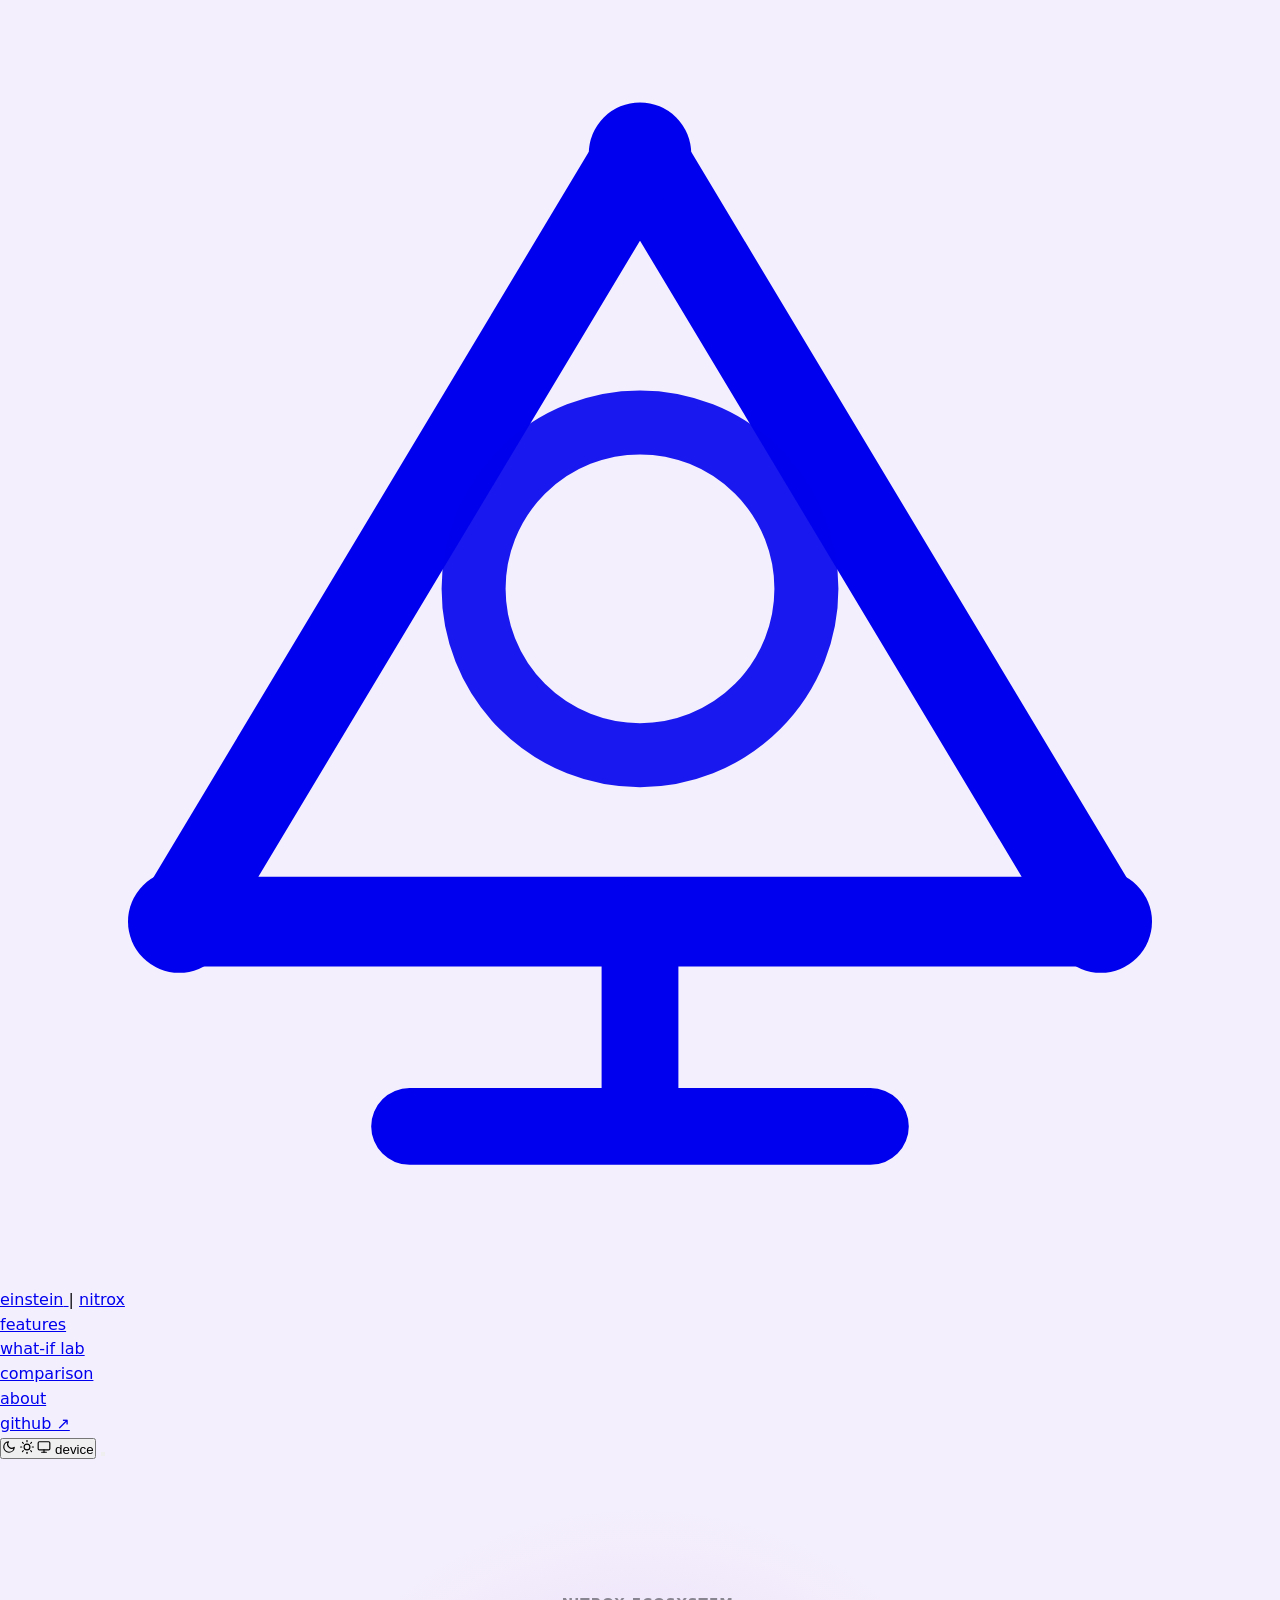
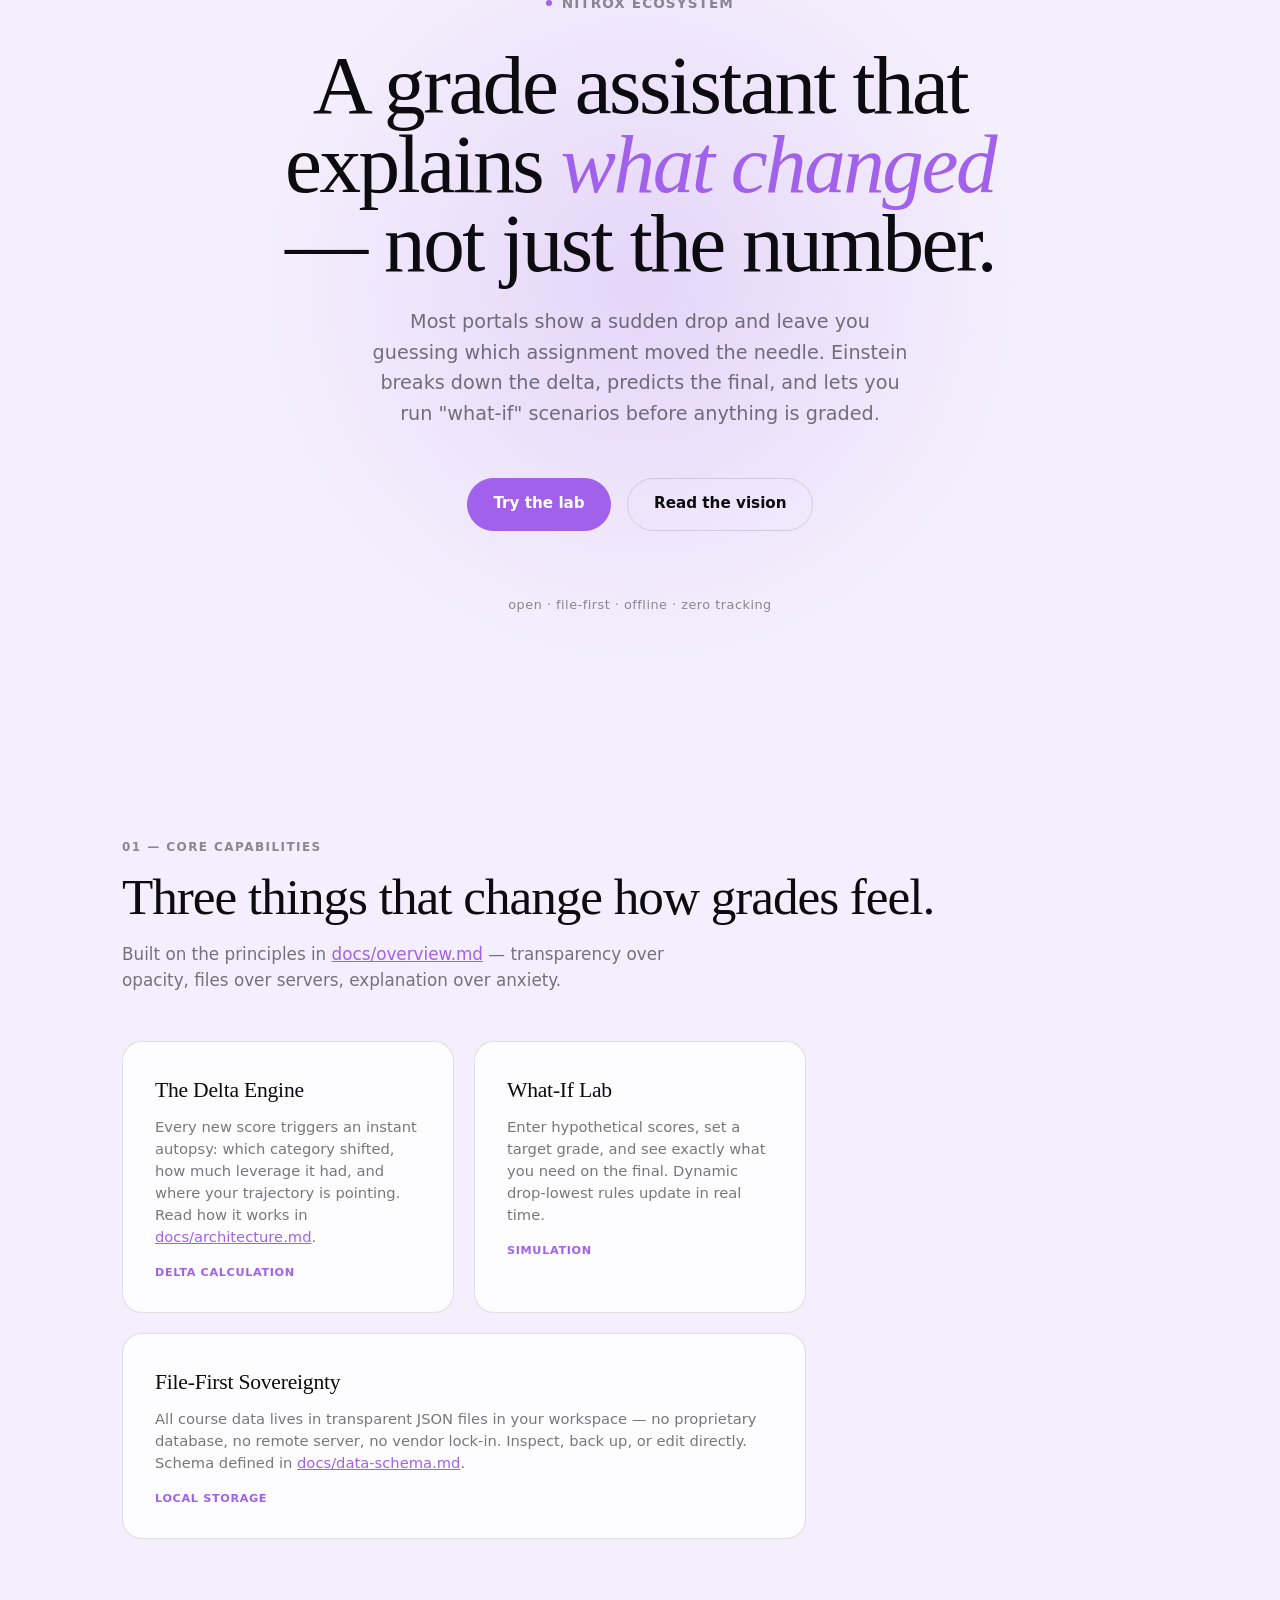
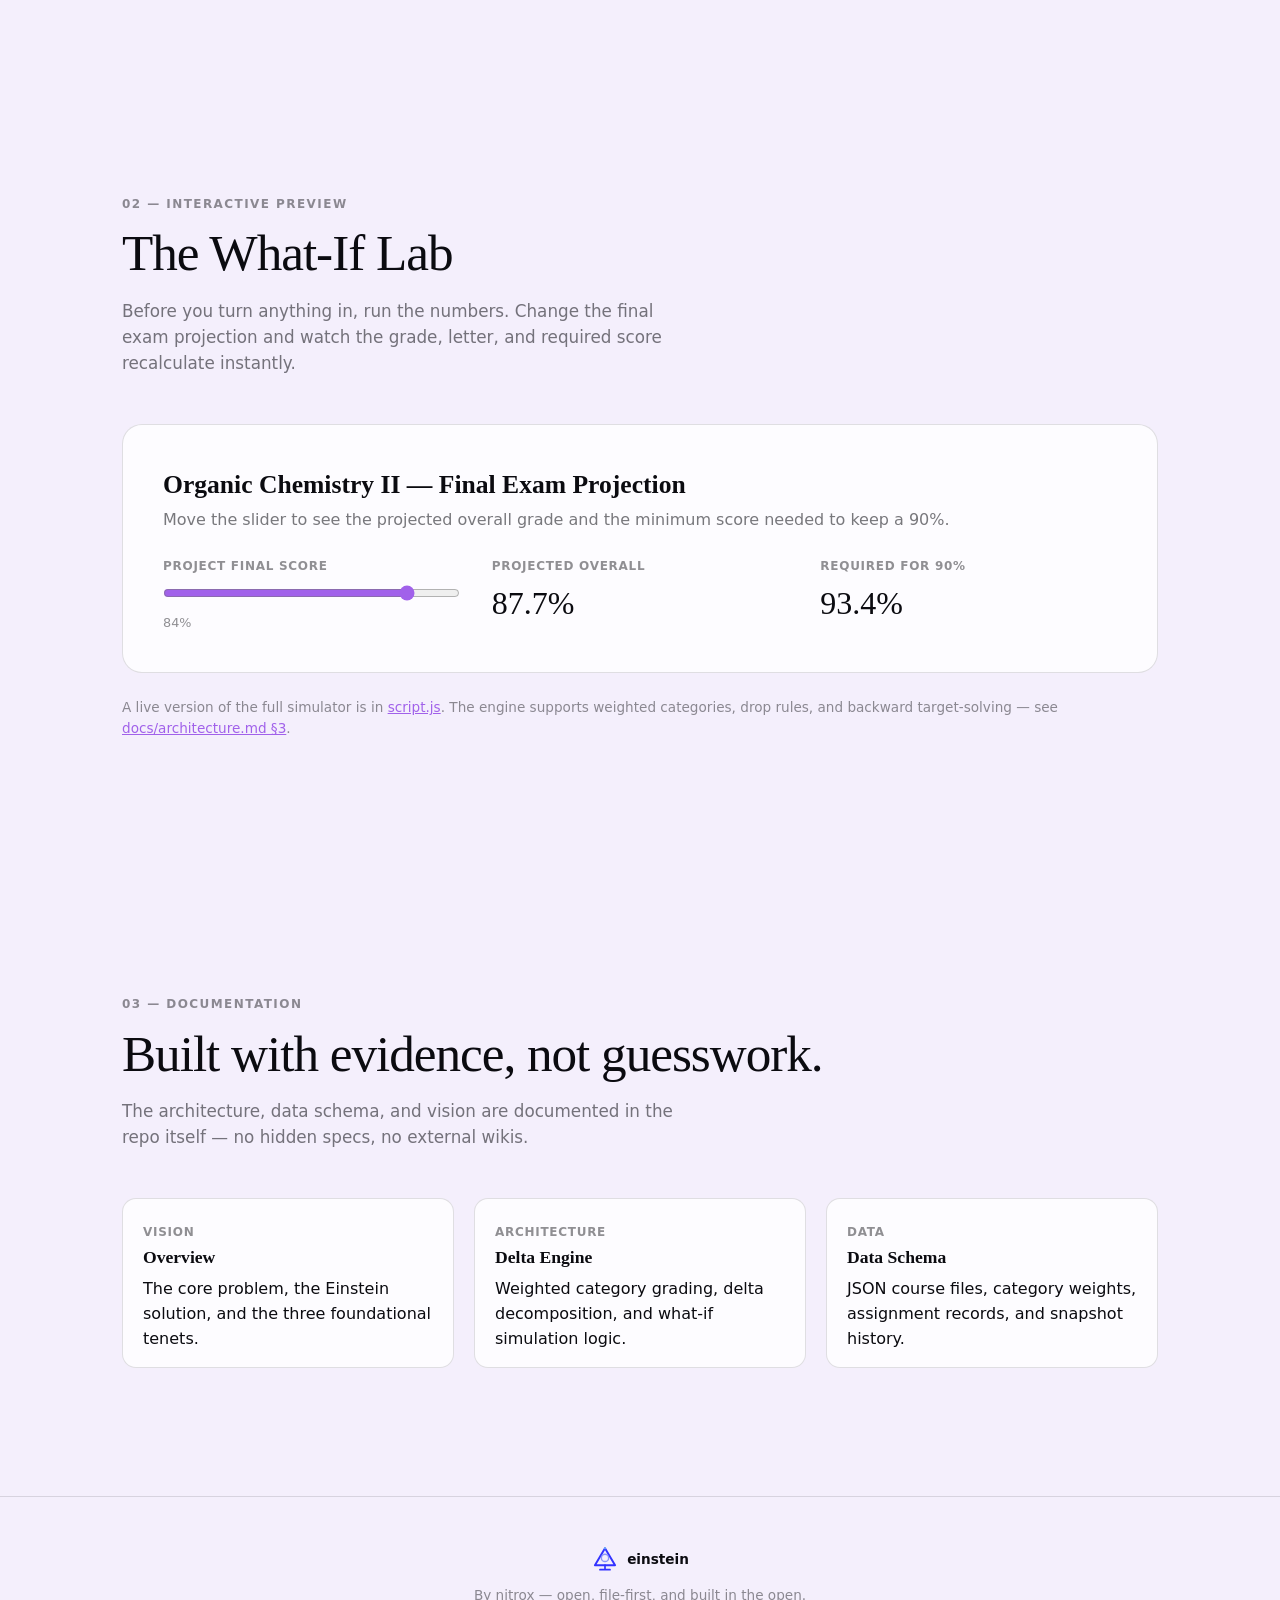
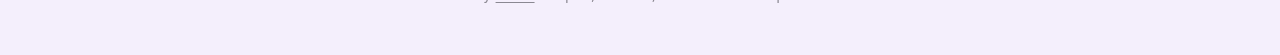
==== index.html @ 6d5ce5a9 "opencocde inkling edits" ====
<!DOCTYPE html>
<html lang="en">
<head>
    <meta charset="UTF-8">
    <meta name="viewport" content="width=device-width, initial-scale=1.0">
    <title>einstein — a grade assistant that explains what changed</title>
    <meta name="description" content="Einstein is an independent grade assistant by Nitrox. It explains what changed instead of just showing a number, with a what-if lab for the assignment you haven't turned in yet.">

    <meta property="og:title" content="einstein — explains what changed">
    <meta property="og:description" content="A grade assistant with a delta engine and what-if lab. File-first. Works offline.">
    <meta property="og:type" content="website">
    <meta name="theme-color" content="#3232ff">

    <script src="./theme.js"></script>
    <link rel="stylesheet" href="./styles.css">
    <link rel="icon" type="image/svg+xml" href="./assets/favicon.svg">
</head>
<body>

    <div id="nav-placeholder"></div>

    <main>
        <!-- ============ HERO ============ -->
        <section class="hero" aria-label="Einstein introduction">
            <div class="hero-glow" aria-hidden="true"></div>
            <div class="hero-inner">
                <p class="hero-brand"><span class="mark-dot" aria-hidden="true"></span> nitrox ecosystem</p>

                <h1>
                    A grade assistant that explains <em>what changed</em> — not just the number.
                </h1>

                <p class="hero-lede">
                    Most portals show a sudden drop and leave you guessing which assignment moved the needle. Einstein breaks down the delta, predicts the final, and lets you run "what-if" scenarios before anything is graded.
                </p>

                <div class="hero-actions">
                    <a class="btn btn-solid" href="#what-if-lab">Try the lab</a>
                    <a class="btn btn-ghost" href="./docs/overview.md">Read the vision</a>
                </div>

                <p class="hero-meta">open · file-first · offline · zero tracking</p>
            </div>
        </section>

        <!-- ============ FEATURES ============ -->
        <section class="section" id="features" aria-label="Core capabilities">
            <div>
                <p class="section-label">01 — core capabilities</p>
                <h2>Three things that change how grades feel.</h2>
                <p class="section-lede">
                    Built on the principles in <a href="./docs/overview.md" style="color:var(--accent);">docs/overview.md</a> — transparency over opacity, files over servers, explanation over anxiety.
                </p>

                <div class="bento-grid">
                    <article class="bento-card">
                        <h3>The Delta Engine</h3>
                        <p>Every new score triggers an instant autopsy: which category shifted, how much leverage it had, and where your trajectory is pointing. Read how it works in <a href="./docs/architecture.md" style="color:var(--accent);">docs/architecture.md</a>.</p>
                        <span class="card-tag">delta calculation</span>
                    </article>

                    <article class="bento-card">
                        <h3>What-If Lab</h3>
                        <p>Enter hypothetical scores, set a target grade, and see exactly what you need on the final. Dynamic drop-lowest rules update in real time.</p>
                        <span class="card-tag">simulation</span>
                    </article>

                    <article class="bento-card bento-wide">
                        <h3>File-First Sovereignty</h3>
                        <p>All course data lives in transparent JSON files in your workspace — no proprietary database, no remote server, no vendor lock-in. Inspect, back up, or edit directly. Schema defined in <a href="./docs/data-schema.md" style="color:var(--accent);">docs/data-schema.md</a>.</p>
                        <span class="card-tag">local storage</span>
                    </article>
                </div>
            </div>
        </section>

        <!-- ============ WHAT-IF LAB TEASER ============ -->
        <section class="section" id="what-if-lab" aria-label="Interactive what-if lab teaser">
            <div>
                <p class="section-label">02 — interactive preview</p>
                <h2>The What-If Lab</h2>
                <p class="section-lede">
                    Before you turn anything in, run the numbers. Change the final exam projection and watch the grade, letter, and required score recalculate instantly.
                </p>

                <div class="lab-preview">
                    <h3>Organic Chemistry II — Final Exam Projection</h3>
                    <p>Move the slider to see the projected overall grade and the minimum score needed to keep a 90%.</p>

                    <div class="sim-row">
                        <div class="sim-col">
                            <label for="simPreviewSlider">Project final score</label>
                            <input type="range" id="simPreviewSlider" min="0" max="100" value="84" step="1" aria-label="Projected final exam score slider">
                            <div style="margin-top:0.25rem; font-size:0.8rem; color:var(--text-meta);"><span id="simPreviewValue">84</span>%</div>
                        </div>
                        <div class="sim-col">
                            <label>Projected overall</label>
                            <div class="sim-output" id="simPreviewOverall">--</div>
                        </div>
                        <div class="sim-col">
                            <label>Required for 90%</label>
                            <div class="sim-output" id="simPreviewRequired">--</div>
                        </div>
                    </div>
                </div>

                <p style="margin-top: 1.5rem; color: var(--text-meta); font-size: 0.85rem;">
                    A live version of the full simulator is in <a href="#" style="color:var(--accent);">script.js</a>. The engine supports weighted categories, drop rules, and backward target-solving — see <a href="./docs/architecture.md" style="color:var(--accent);">docs/architecture.md §3</a>.
                </p>
            </div>
        </section>

        <!-- ============ DOCS REFERENCE ============ -->
        <section class="section" aria-label="Documentation reference">
            <div>
                <p class="section-label">03 — documentation</p>
                <h2>Built with evidence, not guesswork.</h2>
                <p class="section-lede">
                    The architecture, data schema, and vision are documented in the repo itself — no hidden specs, no external wikis.
                </p>

                <div class="docs-ref">
                    <a href="./docs/overview.md" class="doc-card">
                        <span>vision</span>
                        <h4>Overview</h4>
                        <p>The core problem, the Einstein solution, and the three foundational tenets.</p>
                    </a>
                    <a href="./docs/architecture.md" class="doc-card">
                        <span>architecture</span>
                        <h4>Delta Engine</h4>
                        <p>Weighted category grading, delta decomposition, and what-if simulation logic.</p>
                    </a>
                    <a href="./docs/data-schema.md" class="doc-card">
                        <span>data</span>
                        <h4>Data Schema</h4>
                        <p>JSON course files, category weights, assignment records, and snapshot history.</p>
                    </a>
                </div>
            </div>
        </section>
    </main>

    <footer class="site-footer" aria-label="Site footer">
        <div class="footer-brand">
            <svg width="28" height="28" viewBox="0 0 200 200" fill="none" aria-hidden="true">
                <path d="M 100 24 L 172 144 L 28 144 Z" fill="none" stroke="#3232ff" stroke-width="14" stroke-linejoin="round" stroke-linecap="round"/>
                <circle cx="100" cy="92" r="26" fill="none" stroke="#818cf8" stroke-width="10" opacity="0.9"/>
                <path d="M 64 176 L 136 176 M 100 144 L 100 176" stroke="#3232ff" stroke-width="12" stroke-linecap="round"/>
                <circle cx="100" cy="24" r="8" fill="#60a5fa"/>
            </svg>
            einstein
        </div>
        <p>By <a href="https://nitroxhq.github.io/" style="color:inherit; text-decoration:underline; text-underline-offset:0.15em;">nitrox</a> — open, file-first, and built in the open.</p>
    </footer>

    <script src="./script.js"></script>
    <script>
        // Minimal interactive teaser for the landing page
        (function() {
            const slider = document.getElementById('simPreviewSlider');
            const valueText = document.getElementById('simPreviewValue');
            const overall = document.getElementById('simPreviewOverall');
            const required = document.getElementById('simPreviewRequired');
            if (!slider) return;

            const course = { currentStanding: 87.8, categories: [
                { name: 'Midterm Exams', weight: 40, currentScore: 84.5 },
                { name: 'Problem Sets', weight: 20, currentScore: 96.0 },
                { name: 'Lab Practicals', weight: 15, currentScore: 91.0 },
                { name: 'Comprehensive Final', weight: 25, currentScore: null, isSimulated: true }
            ], defaultTarget: 90.0, hasDropRule: false, dropBenefit: 0 };

            function recalc() {
                const proj = parseFloat(slider.value) || 0;
                valueText.textContent = proj;

                let existing = 0, weight = 0;
                course.categories.forEach(c => {
                    if (!c.isSimulated) { existing += (c.currentScore * c.weight) / 100; weight += c.weight; }
                });
                const simulated = course.categories.find(c => c.isSimulated);
                const finalW = simulated ? simulated.weight : 25;
                const projOverall = existing + (proj * finalW / 100);

                const target = course.defaultTarget;
                const req = ((target - existing) * 100) / finalW;

                overall.textContent = projOverall.toFixed(1) + '%';
                if (req > 100) required.innerHTML = `<span style="color:#e07a5f;">>100%</span>`;
                else if (req <= 0) required.innerHTML = `<span style="color:#81b29a;">0%</span> <span style="font-size:0.8em;color:var(--text-meta);">(locked)</span>`;
                else required.textContent = req.toFixed(1) + '%';
            }

            slider.addEventListener('input', recalc);
            recalc();
        })();
    </script>
</body>
</html>
---- styles.css ----
/**
 * einstein/styles.css — Landing page design
 * References: tesseract/styles.css, nitroxhq.github.io/home.css
 * Theme-aware via light-dark(), synchronized with theme.js
 */

@font-face {
  font-family: 'Inter';
  font-weight: 400;
  src: url('assets/fonts/inter/InterVariable.woff2') format('woff2');
  font-display: swap;
}
@font-face {
  font-family: 'EB Garamond';
  font-weight: 400;
  src: url('assets/fonts/inter/EBGaramond-VariableFont_wght.woff2') format('woff2');
  font-display: swap;
}

:root {
  --nitrox-blue: #3232ff;
  --tess-purple: #a161ea;
  --tess-violet: #c897ff;
  --tess-ink: #0b0b10;
  --tess-obsidian: #0f0f0f;
  --tess-lavender: #f4effc;

  color-scheme: light dark;

  --canvas: light-dark(var(--tess-lavender), var(--tess-obsidian));
  --surface: light-dark(rgba(255,255,255,0.78), rgba(20,20,20,0.75));
  --text: light-dark(var(--tess-ink), #ffffff);
  --text-soft: light-dark(rgba(11,11,16,0.55), rgba(255,255,255,0.65));
  --text-meta: light-dark(rgba(11,11,16,0.45), rgba(255,255,255,0.45));
  --line: light-dark(rgba(11,11,16,0.12), rgba(255,255,255,0.12));

  --accent: light-dark(var(--tess-purple), var(--nitrox-blue));
  --accent-strong: light-dark(#6d28d9, #5a5aff);

  --font-sans: 'Inter', system-ui, sans-serif;
  --font-serif: 'EB Garamond', Georgia, serif;
}

* { margin: 0; padding: 0; box-sizing: border-box; }

html { scroll-behavior: smooth; }

body {
  font-family: var(--font-sans);
  background: var(--canvas);
  color: var(--text);
  line-height: 1.55;
  -webkit-font-smoothing: antialiased;
  -moz-osx-font-smoothing: grayscale;
}

/* ============ NAV PLACEHOLDER ============ */
#nav-placeholder { position: sticky; top: 0; z-index: 100; }

/* ============ HERO ============ */
.hero {
  position: relative;
  overflow: hidden;
  min-height: 92vh;
  display: flex;
  flex-direction: column;
  justify-content: center;
  align-items: center;
  text-align: center;
  padding: 8rem 2rem 6rem;
}

.hero-glow {
  position: absolute;
  top: 50%; left: 50%;
  width: 60vw; height: 60vw;
  background: radial-gradient(circle, rgba(161,97,234,0.18) 0%, rgba(161,97,234,0) 70%);
  transform: translate(-50%, -50%);
  pointer-events: none;
  z-index: 0;
}

.hero-inner { position: relative; z-index: 1; max-width: 780px; }

.hero-brand {
  display: inline-flex; align-items: center; gap: 0.6rem;
  font-family: var(--font-sans); font-weight: 600; font-size: 0.85rem;
  letter-spacing: 0.08em; text-transform: uppercase; color: var(--text-meta);
  margin-bottom: 2rem;
}

.hero-brand .mark-dot {
  width: 6px; height: 6px; border-radius: 50%; background: var(--accent);
}

.hero h1 {
  font-family: var(--font-serif);
  font-weight: 400;
  font-size: clamp(3rem, 6.5vw, 5.5rem);
  line-height: 0.95;
  letter-spacing: -0.03em;
  margin-bottom: 1.5rem;
  color: var(--text);
}

.hero h1 em {
  font-style: italic;
  color: var(--accent);
}

.hero-lede {
  font-family: var(--font-sans);
  font-size: clamp(1.05rem, 1.5vw, 1.35rem);
  color: var(--text-soft);
  max-width: 540px;
  margin: 0 auto 3rem;
  line-height: 1.6;
}

.hero-actions {
  display: flex; gap: 1rem; justify-content: center; flex-wrap: wrap;
}

.btn {
  display: inline-flex; align-items: center; gap: 0.5rem;
  padding: 0.85rem 1.6rem; border-radius: 999px;
  font-family: var(--font-sans); font-weight: 600; font-size: 0.95rem;
  text-decoration: none; border: 1.5px solid transparent;
  transition: transform 0.12s ease, background 0.2s ease, border-color 0.2s ease;
}

.btn-solid {
  background: var(--accent); color: #fff; border-color: var(--accent);
}
.btn-solid:hover { background: var(--accent-strong); border-color: var(--accent-strong); transform: translateY(-2px); }

.btn-ghost {
  background: transparent; color: var(--text); border-color: var(--line);
}
.btn-ghost:hover { border-color: var(--accent); color: var(--accent); }

.hero-meta {
  margin-top: 4rem; color: var(--text-meta); font-size: 0.8rem;
  letter-spacing: 0.04em;
}

/* ============ SECTIONS ============ */
.section { padding: 8rem 2rem; max-width: 1100px; margin: 0 auto; }

.section-label {
  font-size: 0.75rem; text-transform: uppercase; letter-spacing: 0.12em;
  color: var(--text-meta); margin-bottom: 0.75rem; font-weight: 600;
}

.section h2 {
  font-family: var(--font-serif); font-weight: 400;
  font-size: clamp(2rem, 4vw, 3.2rem); line-height: 1.1;
  letter-spacing: -0.02em; margin-bottom: 1rem;
}

.section-lede {
  color: var(--text-soft); font-size: 1.05rem; max-width: 560px; line-height: 1.55;
  margin-bottom: 3rem;
}

/* ============ FEATURES / BENTO ============ */
.bento-grid {
  display: grid;
  grid-template-columns: repeat(auto-fill, minmax(300px, 1fr));
  gap: 1.25rem;
}

.bento-card {
  position: relative;
  border: 1px solid var(--line);
  border-radius: 20px;
  padding: 2rem 2rem 1.75rem;
  background: var(--surface);
  transition: border-color 0.2s ease, transform 0.15s ease;
  text-decoration: none; color: inherit; display: block;
}

.bento-card:hover { border-color: var(--accent); transform: translateY(-3px); }

.bento-card h3 {
  font-family: var(--font-serif); font-weight: 400; font-size: 1.35rem;
  margin-bottom: 0.5rem; letter-spacing: -0.01em;
}

.bento-card p { color: var(--text-soft); font-size: 0.92rem; line-height: 1.5; }

.bento-card .card-tag {
  display: inline-block; margin-top: 1rem;
  font-size: 0.7rem; font-weight: 600; letter-spacing: 0.06em;
  text-transform: uppercase; color: var(--accent);
}

/* Wide card for what-if */
.bento-wide { grid-column: span 2; }
@media (max-width: 720px) { .bento-wide { grid-column: span 1; } }

/* ============ WHAT-IF LAB TEASER ============ */
.lab-preview {
  border: 1px solid var(--line); border-radius: 20px;
  padding: 2.5rem; background: var(--surface);
  margin-top: 3rem;
}

.lab-preview h3 {
  font-family: var(--font-serif); font-size: 1.6rem; margin-bottom: 0.25rem;
}

.lab-preview p { color: var(--text-soft); margin-bottom: 1.5rem; }

.sim-row {
  display: flex; gap: 2rem; flex-wrap: wrap; align-items: flex-start;
}

.sim-row .sim-col { flex: 1; min-width: 220px; }

.sim-row label { display: block; font-size: 0.75rem; font-weight: 600; letter-spacing: 0.06em; text-transform: uppercase; color: var(--text-meta); margin-bottom: 0.5rem; }

.sim-row input[type="range"] {
  width: 100%; accent-color: var(--accent);
}

.sim-row .sim-output {
  font-family: var(--font-serif); font-size: 2rem; color: var(--text); line-height: 1.2;
}

.sim-output .delta { font-size: 1rem; color: var(--accent); margin-left: 0.25rem; }

/* ============ DOCS REFERENCE ============ */
.docs-ref {
  display: grid; grid-template-columns: repeat(auto-fill, minmax(260px, 1fr)); gap: 1.25rem; margin-top: 2rem;
}

.doc-card {
  border: 1px solid var(--line); border-radius: 14px; padding: 1.25rem 1.25rem 1rem;
  background: var(--surface); text-decoration: none; color: inherit;
  transition: border-color 0.15s ease;
}

.doc-card:hover { border-color: var(--accent); }

.doc-card h4 {
  font-family: var(--font-serif); font-size: 1.1rem; margin-bottom: 0.35rem;
}

.doc-card span { font-size: 0.75rem; color: var(--text-meta); text-transform: uppercase; letter-spacing: 0.06em; font-weight: 600; }

/* ============ FOOTER ============ */
.site-footer {
  border-top: 1px solid var(--line); padding: 3rem 2rem; text-align: center;
  color: var(--text-meta); font-size: 0.85rem;
}

.site-footer .footer-brand {
  display: flex; align-items: center; justify-content: center; gap: 0.5rem;
  margin-bottom: 0.75rem; font-weight: 600; color: var(--text);
}

/* Responsive */
@media (max-width: 640px) {
  .hero { min-height: 85vh; padding: 7rem 1.5rem 4rem; }
  .section { padding: 5rem 1.25rem; }
}
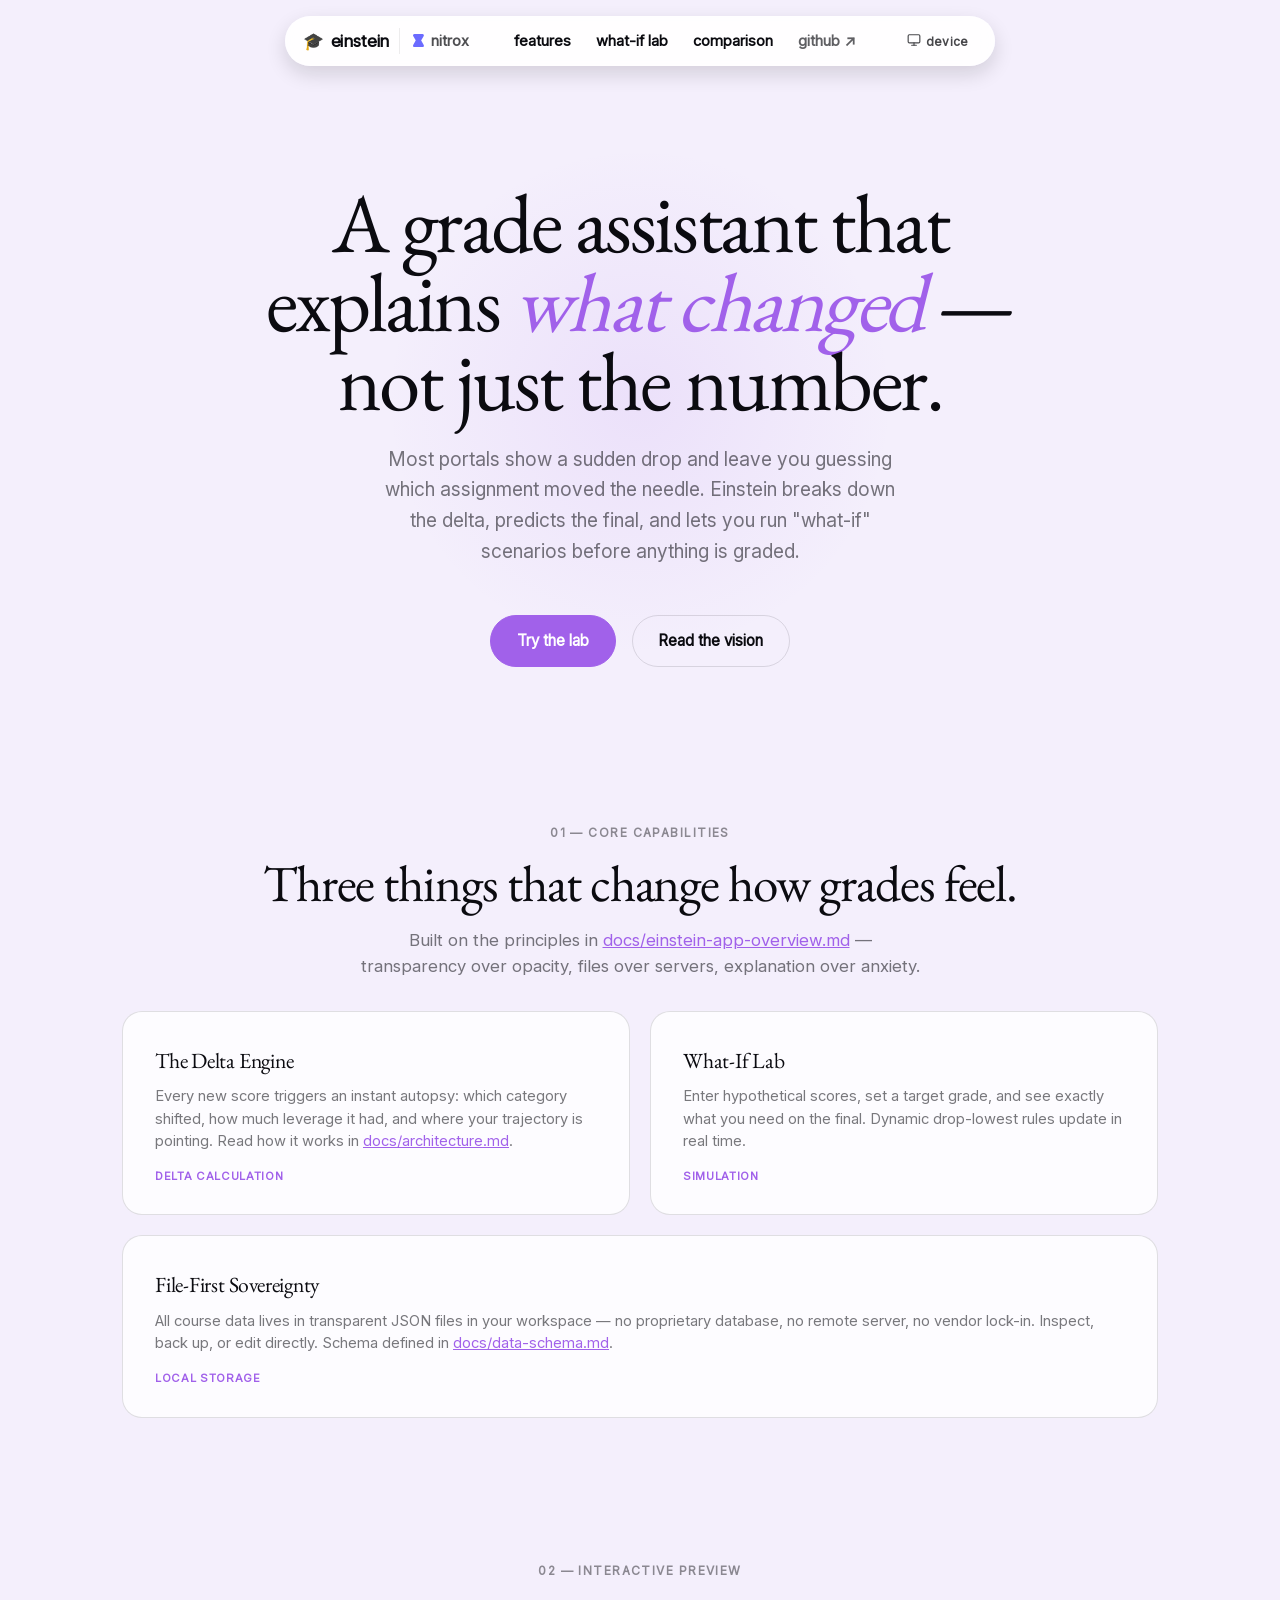
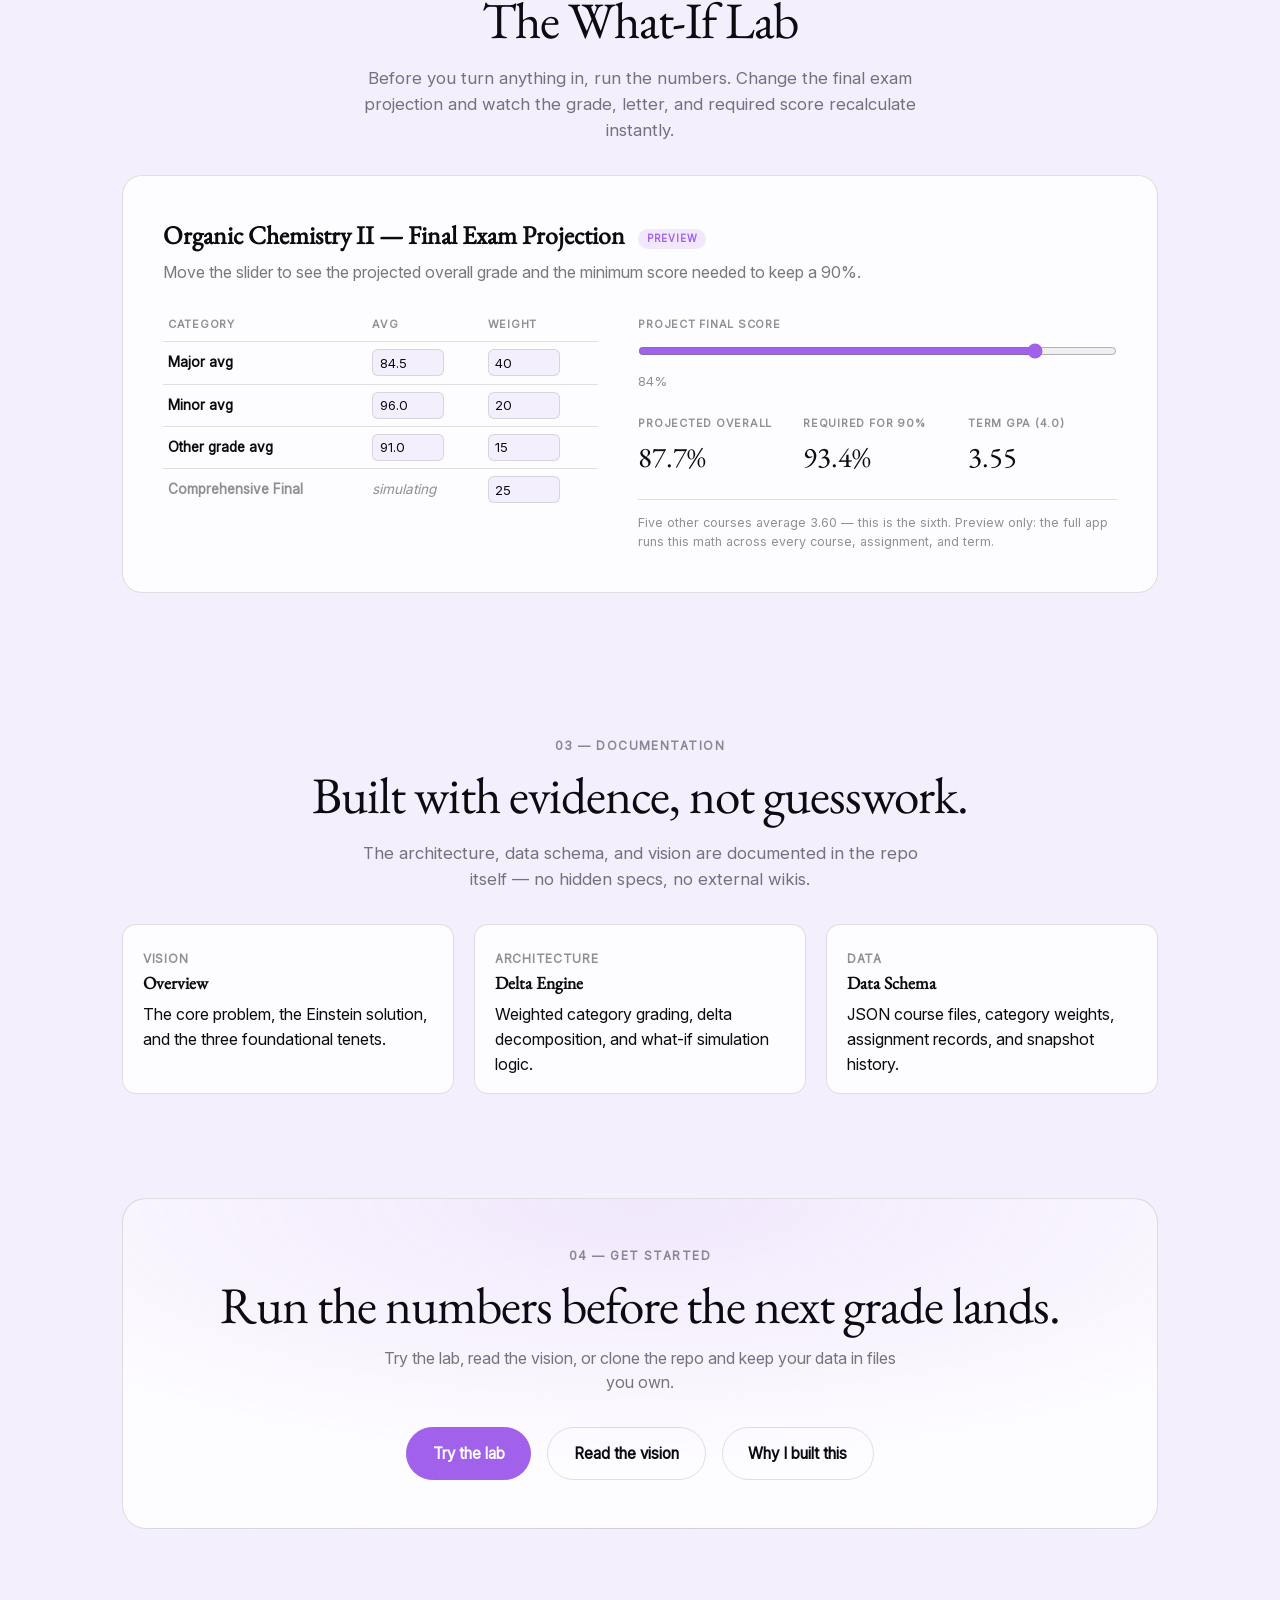
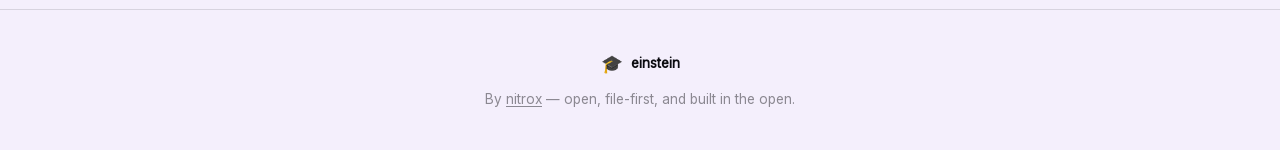
==== commit 8cf6800b: "bkup - site edits" ====
--- a/index.html
+++ b/index.html
@@ -13,7 +13,7 @@
 
     <script src="./theme.js"></script>
     <link rel="stylesheet" href="./styles.css">
-    <link rel="icon" type="image/svg+xml" href="./assets/favicon.svg">
+    <link rel="icon" type="image/svg+xml" href="./assets/graduation-cap-emoji.svg">
 </head>
 <body>
 
@@ -24,9 +24,7 @@
         <section class="hero" aria-label="Einstein introduction">
             <div class="hero-glow" aria-hidden="true"></div>
             <div class="hero-inner">
-                <p class="hero-brand"><span class="mark-dot" aria-hidden="true"></span> nitrox ecosystem</p>
-
-                <h1>
+            <h1>
                     A grade assistant that explains <em>what changed</em> — not just the number.
                 </h1>
 
@@ -36,10 +34,9 @@
 
                 <div class="hero-actions">
                     <a class="btn btn-solid" href="#what-if-lab">Try the lab</a>
-                    <a class="btn btn-ghost" href="./docs/overview.md">Read the vision</a>
-                </div>
-
-                <p class="hero-meta">open · file-first · offline · zero tracking</p>
+                    <a class="btn btn-ghost" href="./docs/einstein-app-overview.md">Read the vision</a>
+                </div>
+
             </div>
         </section>
 
@@ -49,7 +46,7 @@
                 <p class="section-label">01 — core capabilities</p>
                 <h2>Three things that change how grades feel.</h2>
                 <p class="section-lede">
-                    Built on the principles in <a href="./docs/overview.md" style="color:var(--accent);">docs/overview.md</a> — transparency over opacity, files over servers, explanation over anxiety.
+                    Built on the principles in <a href="./docs/einstein-app-overview.md" style="color:var(--accent);">docs/einstein-app-overview.md</a> — transparency over opacity, files over servers, explanation over anxiety.
                 </p>
 
                 <div class="bento-grid">
@@ -84,29 +81,71 @@
                 </p>
 
                 <div class="lab-preview">
-                    <h3>Organic Chemistry II — Final Exam Projection</h3>
+                    <h3>Organic Chemistry II — Final Exam Projection <span class="lab-badge">preview</span></h3>
                     <p>Move the slider to see the projected overall grade and the minimum score needed to keep a 90%.</p>
 
-                    <div class="sim-row">
-                        <div class="sim-col">
-                            <label for="simPreviewSlider">Project final score</label>
-                            <input type="range" id="simPreviewSlider" min="0" max="100" value="84" step="1" aria-label="Projected final exam score slider">
-                            <div style="margin-top:0.25rem; font-size:0.8rem; color:var(--text-meta);"><span id="simPreviewValue">84</span>%</div>
+                    <div class="lab-grid">
+                        <div class="lab-table-wrap">
+                            <table class="lab-table">
+                                <thead>
+                                    <tr>
+                                        <th>Category</th>
+                                        <th>Avg</th>
+                                        <th>Weight</th>
+                                    </tr>
+                                </thead>
+                                <tbody>
+                                    <tr>
+                                        <td class="cat-name">Major avg</td>
+                                        <td><input type="text" id="labMajorAvg" value="84.5" aria-label="Major average score"></td>
+                                        <td><input type="text" id="labMajorWeight" value="40" aria-label="Major weight percent"></td>
+                                    </tr>
+                                    <tr>
+                                        <td class="cat-name">Minor avg</td>
+                                        <td><input type="text" id="labMinorAvg" value="96.0" aria-label="Minor average score"></td>
+                                        <td><input type="text" id="labMinorWeight" value="20" aria-label="Minor weight percent"></td>
+                                    </tr>
+                                    <tr>
+                                        <td class="cat-name">Other grade avg</td>
+                                        <td><input type="text" id="labOtherAvg" value="91.0" aria-label="Other grade average score"></td>
+                                        <td><input type="text" id="labOtherWeight" value="15" aria-label="Other grade weight percent"></td>
+                                    </tr>
+                                    <tr>
+                                        <td class="cat-name">Comprehensive Final</td>
+                                        <td><em>simulating</em></td>
+                                        <td><input type="text" id="labFinalWeight" value="25" aria-label="Final exam weight percent"></td>
+                                    </tr>
+                                </tbody>
+                            </table>
                         </div>
-                        <div class="sim-col">
-                            <label>Projected overall</label>
-                            <div class="sim-output" id="simPreviewOverall">--</div>
-                        </div>
-                        <div class="sim-col">
-                            <label>Required for 90%</label>
-                            <div class="sim-output" id="simPreviewRequired">--</div>
+
+                        <div class="lab-sim">
+                            <div>
+                                <label for="simPreviewSlider">Project final score</label>
+                                <input type="range" id="simPreviewSlider" min="0" max="100" value="84" step="1" aria-label="Projected final exam score slider">
+                                <div class="sim-slider-value"><span id="simPreviewValue">84</span>%</div>
+                            </div>
+
+                            <div class="sim-outputs">
+                                <div>
+                                    <label>Projected overall</label>
+                                    <div class="sim-output" id="simPreviewOverall">--</div>
+                                </div>
+                                <div>
+                                    <label>Required for 90%</label>
+                                    <div class="sim-output" id="simPreviewRequired">--</div>
+                                </div>
+                                <div>
+                                    <label>Term GPA (4.0)</label>
+                                    <div class="sim-output" id="simPreviewGpa">--</div>
+                                </div>
+                            </div>
+
+                            <p class="lab-footnote">Five other courses average 3.60 — this is the sixth. Preview only: the full app runs this math across every course, assignment, and term.</p>
                         </div>
                     </div>
                 </div>
 
-                <p style="margin-top: 1.5rem; color: var(--text-meta); font-size: 0.85rem;">
-                    A live version of the full simulator is in <a href="#" style="color:var(--accent);">script.js</a>. The engine supports weighted categories, drop rules, and backward target-solving — see <a href="./docs/architecture.md" style="color:var(--accent);">docs/architecture.md §3</a>.
-                </p>
             </div>
         </section>
 
@@ -120,7 +159,7 @@
                 </p>
 
                 <div class="docs-ref">
-                    <a href="./docs/overview.md" class="doc-card">
+                    <a href="./docs/einstein-app-overview.md" class="doc-card">
                         <span>vision</span>
                         <h4>Overview</h4>
                         <p>The core problem, the Einstein solution, and the three foundational tenets.</p>
@@ -138,17 +177,25 @@
                 </div>
             </div>
         </section>
+
+        <!-- ============ CLOSING CTA ============ -->
+        <section class="section cta-section" aria-label="Get started">
+            <div class="cta-card">
+                <p class="section-label">04 — get started</p>
+                <h2>Run the numbers before the next grade lands.</h2>
+                <p class="cta-lede">Try the lab, read the vision, or clone the repo and keep your data in files you own.</p>
+                <div class="hero-actions">
+                    <a class="btn btn-solid" href="#what-if-lab">Try the lab</a>
+                    <a class="btn btn-ghost" href="./docs/einstein-app-overview.md">Read the vision</a>
+                    <a class="btn btn-ghost" href="./about.html">Why I built this</a>
+                </div>
+            </div>
+        </section>
     </main>
 
     <footer class="site-footer" aria-label="Site footer">
         <div class="footer-brand">
-            <svg width="28" height="28" viewBox="0 0 200 200" fill="none" aria-hidden="true">
-                <path d="M 100 24 L 172 144 L 28 144 Z" fill="none" stroke="#3232ff" stroke-width="14" stroke-linejoin="round" stroke-linecap="round"/>
-                <circle cx="100" cy="92" r="26" fill="none" stroke="#818cf8" stroke-width="10" opacity="0.9"/>
-                <path d="M 64 176 L 136 176 M 100 144 L 100 176" stroke="#3232ff" stroke-width="12" stroke-linecap="round"/>
-                <circle cx="100" cy="24" r="8" fill="#60a5fa"/>
-            </svg>
-            einstein
+            <span aria-label="Einstein logo" style="font-size:1.1rem;">🎓</span> einstein
         </div>
         <p>By <a href="https://nitroxhq.github.io/" style="color:inherit; text-decoration:underline; text-underline-offset:0.15em;">nitrox</a> — open, file-first, and built in the open.</p>
     </footer>
@@ -161,37 +208,67 @@
             const valueText = document.getElementById('simPreviewValue');
             const overall = document.getElementById('simPreviewOverall');
             const required = document.getElementById('simPreviewRequired');
+            const gpaOutput = document.getElementById('simPreviewGpa');
             if (!slider) return;
 
-            const course = { currentStanding: 87.8, categories: [
-                { name: 'Midterm Exams', weight: 40, currentScore: 84.5 },
-                { name: 'Problem Sets', weight: 20, currentScore: 96.0 },
-                { name: 'Lab Practicals', weight: 15, currentScore: 91.0 },
-                { name: 'Comprehensive Final', weight: 25, currentScore: null, isSimulated: true }
-            ], defaultTarget: 90.0, hasDropRule: false, dropBenefit: 0 };
+            const rows = [
+                { avg: 'labMajorAvg', weight: 'labMajorWeight' },
+                { avg: 'labMinorAvg', weight: 'labMinorWeight' },
+                { avg: 'labOtherAvg', weight: 'labOtherWeight' }
+            ];
+            const target = 90.0;
+
+            function num(id) {
+                const el = document.getElementById(id);
+                const v = el ? parseFloat(el.value) : NaN;
+                return Number.isFinite(v) ? v : 0;
+            }
+
+            // Rough 4.0-scale mapping so the preview can show the GPA impact.
+            function toGpaPoints(pct) {
+                if (pct >= 93) return 4.0;
+                if (pct >= 90) return 3.7;
+                if (pct >= 87) return 3.3;
+                if (pct >= 83) return 3.0;
+                if (pct >= 80) return 2.7;
+                if (pct >= 77) return 2.3;
+                if (pct >= 73) return 2.0;
+                if (pct >= 70) return 1.7;
+                if (pct >= 67) return 1.3;
+                if (pct >= 65) return 1.0;
+                return 0;
+            }
+
+            // Five other courses sit at a 3.60 average; this course is the sixth.
+            const OTHER_COURSES = 5;
+            const OTHER_GPA = 3.6;
 
             function recalc() {
                 const proj = parseFloat(slider.value) || 0;
                 valueText.textContent = proj;
 
-                let existing = 0, weight = 0;
-                course.categories.forEach(c => {
-                    if (!c.isSimulated) { existing += (c.currentScore * c.weight) / 100; weight += c.weight; }
+                let existing = 0;
+                rows.forEach((row) => {
+                    existing += (num(row.avg) * num(row.weight)) / 100;
                 });
-                const simulated = course.categories.find(c => c.isSimulated);
-                const finalW = simulated ? simulated.weight : 25;
+
+                const finalW = num('labFinalWeight') || 25;
                 const projOverall = existing + (proj * finalW / 100);
-
-                const target = course.defaultTarget;
                 const req = ((target - existing) * 100) / finalW;
 
                 overall.textContent = projOverall.toFixed(1) + '%';
-                if (req > 100) required.innerHTML = `<span style="color:#e07a5f;">>100%</span>`;
+                if (req > 100) required.innerHTML = `<span style="color:#e07a5f;">&gt;100%</span>`;
                 else if (req <= 0) required.innerHTML = `<span style="color:#81b29a;">0%</span> <span style="font-size:0.8em;color:var(--text-meta);">(locked)</span>`;
                 else required.textContent = req.toFixed(1) + '%';
+
+                const termGpa = (OTHER_COURSES * OTHER_GPA + toGpaPoints(projOverall)) / (OTHER_COURSES + 1);
+                if (gpaOutput) gpaOutput.textContent = termGpa.toFixed(2);
             }
 
             slider.addEventListener('input', recalc);
+            document.querySelectorAll('.lab-table input').forEach((input) => {
+                input.addEventListener('input', recalc);
+            });
             recalc();
         })();
     </script>
--- a/styles.css
+++ b/styles.css
@@ -13,7 +13,7 @@
 @font-face {
   font-family: 'EB Garamond';
   font-weight: 400;
-  src: url('assets/fonts/inter/EBGaramond-VariableFont_wght.woff2') format('woff2');
+  src: url('assets/fonts/eb-garamond/EBGaramond-VariableFont_wght.woff2') format('woff2');
   font-display: swap;
 }
 
@@ -37,6 +37,15 @@
   --accent: light-dark(var(--tess-purple), var(--nitrox-blue));
   --accent-strong: light-dark(#6d28d9, #5a5aff);
 
+  /* nav chrome */
+  --nav-bg: light-dark(rgba(255,255,255,0.92), rgba(23,23,26,0.82));
+  --nav-ink: light-dark(var(--tess-ink), var(--tess-lavender));
+  --nav-line: light-dark(rgba(11,11,16,0.10), rgba(255,255,255,0.12));
+  --nav-hover-bg: light-dark(rgba(11,11,16,0.06), rgba(255,255,255,0.08));
+  --nav-shadow: light-dark(rgba(11,11,16,0.14), rgba(0,0,0,0.55));
+  --nav-track-bg: light-dark(rgba(11,11,16,0.05), rgba(255,255,255,0.07));
+  --nav-active-bg: light-dark(rgba(161,97,234,0.13), rgba(161,97,234,0.22));
+
   --font-sans: 'Inter', system-ui, sans-serif;
   --font-serif: 'EB Garamond', Georgia, serif;
 }
@@ -54,44 +63,143 @@
   -moz-osx-font-smoothing: grayscale;
 }
 
-/* ============ NAV PLACEHOLDER ============ */
-#nav-placeholder { position: sticky; top: 0; z-index: 100; }
+/* ============ NAV ============ */
+#nav-placeholder {
+  position: sticky; top: 16px; z-index: 100;
+  display: flex; justify-content: center; padding: 0 1rem;
+}
+
+.nitrox-nav {
+  display: flex; align-items: center; justify-content: space-between;
+  gap: 2rem; padding: 8px 18px;
+  width: max-content; max-width: calc(100vw - 32px);
+  background-color: var(--nav-bg); color: var(--nav-ink);
+  border-radius: 100vmax; box-shadow: 0 8px 20px var(--nav-shadow);
+  -webkit-backdrop-filter: blur(14px) saturate(1.2);
+  backdrop-filter: blur(14px) saturate(1.2);
+  font-family: var(--font-sans); font-weight: 600;
+}
+
+.nav-brand-group { display: flex; align-items: center; gap: 4px; }
+
+.nav-brand {
+  display: inline-flex; align-items: center; gap: 7px;
+  padding: 4px; margin: -4px; border-radius: 8px;
+  color: inherit; text-decoration: none;
+  transition: color 0.2s ease, transform 0.2s ease;
+}
+.nav-brand:hover { color: var(--accent); transform: translateY(-1px); }
+
+.nav-logo { font-size: 1.05rem; line-height: 1; }
+
+.nav-brand-text {
+  font-size: 1.05rem; font-weight: 600; letter-spacing: -0.01em;
+}
+
+.nitrox-brand {
+  display: inline-flex; align-items: center; gap: 6px;
+  margin-left: 6px; padding: 2px 2px 2px 12px;
+  border-left: 1px solid var(--nav-line);
+  color: var(--nav-ink); text-decoration: none; opacity: 0.72;
+  transition: opacity 0.2s ease, transform 0.2s ease;
+}
+.nitrox-brand:hover { opacity: 1; transform: translateY(-1px); }
+
+.nitrox-logo {
+  display: block; width: 13px; height: 15px; flex: none;
+}
+
+.nitrox-brand-text { font-size: 0.9rem; font-weight: 600; }
+
+.nav-menu ul {
+  display: flex; align-items: center; gap: 0.15rem;
+  list-style: none; margin: 0; padding: 0;
+}
+
+.nav-link {
+  display: inline-block; text-decoration: none; color: var(--nav-ink);
+  font-size: 0.92rem; font-weight: 600; white-space: nowrap;
+  padding: 0.35rem 0.7rem; border-radius: 999px;
+  transition: background-color 0.2s ease, color 0.2s ease, transform 0.2s ease;
+}
+.nav-link:hover { background-color: var(--nav-hover-bg); transform: translateY(-1px); }
+.nav-link.active { color: var(--accent); background-color: var(--nav-active-bg); }
+.nav-github { opacity: 0.65; }
+.nav-github:hover { opacity: 1; }
+
+.nav-actions { display: flex; align-items: center; gap: 6px; }
+
+.theme-toggle-btn {
+  display: inline-flex; align-items: center; gap: 5px;
+  background: transparent; border: 0; border-radius: 999px;
+  padding: 5px 9px; color: var(--nav-ink); cursor: pointer;
+  font-family: var(--font-sans); font-weight: 600; font-size: 0.78rem;
+  letter-spacing: 0.02em; opacity: 0.75;
+  transition: background-color 0.2s ease, opacity 0.2s ease;
+}
+.theme-toggle-btn:hover { background-color: var(--nav-hover-bg); opacity: 1; }
+.theme-label { font-size: 0.75rem; }
+.theme-icon { display: none; }
+.theme-toggle-btn[data-active-theme="dark"] .theme-icon-dark,
+.theme-toggle-btn[data-active-theme="light"] .theme-icon-light,
+.theme-toggle-btn[data-active-theme="device"] .theme-icon-device { display: inline-block; }
+
+.nav-hamburger {
+  display: none; flex-direction: column; gap: 4px; width: 34px; height: 34px;
+  justify-content: center; align-items: center; background: transparent; border: 0;
+  border-radius: 999px; color: var(--nav-ink); cursor: pointer;
+}
+.nav-hamburger:hover { background-color: var(--nav-hover-bg); }
+.nav-hamburger-line {
+  display: block; width: 17px; height: 2px; border-radius: 2px; background: currentColor;
+  transition: transform 0.2s ease, opacity 0.15s ease;
+}
+.nav-hamburger.active .nav-hamburger-line:nth-child(1) { transform: translateY(6px) rotate(45deg); }
+.nav-hamburger.active .nav-hamburger-line:nth-child(2) { opacity: 0; }
+.nav-hamburger.active .nav-hamburger-line:nth-child(3) { transform: translateY(-6px) rotate(-45deg); }
+
+@media (max-width: 860px) {
+  .nitrox-nav {
+    width: auto; max-width: none; margin: 0 0.5rem; padding: 8px 12px;
+    flex-wrap: wrap; justify-content: space-between; gap: 0.5rem 1rem;
+  }
+  .nitrox-nav:has(.nav-menu-open) { border-radius: 20px; }
+  .nav-menu {
+    display: none; order: 3; flex-basis: 100%; width: 100%;
+    border-top: 1px solid var(--nav-line); padding-top: 6px;
+  }
+  .nav-menu.nav-menu-open { display: block; }
+  .nav-menu ul { flex-direction: column; align-items: stretch; gap: 0; }
+  .nav-link { display: block; padding: 0.65rem 0.6rem; border-radius: 10px; }
+  .nav-hamburger { display: inline-flex; }
+  .nitrox-brand-text { display: none; }
+}
 
 /* ============ HERO ============ */
 .hero {
   position: relative;
   overflow: hidden;
-  min-height: 92vh;
+  min-height: 78vh;
   display: flex;
   flex-direction: column;
   justify-content: center;
   align-items: center;
   text-align: center;
-  padding: 8rem 2rem 6rem;
+  padding: 7rem 2rem 4rem;
+  margin-bottom: 0;
 }
 
 .hero-glow {
   position: absolute;
   top: 50%; left: 50%;
-  width: 60vw; height: 60vw;
-  background: radial-gradient(circle, rgba(161,97,234,0.18) 0%, rgba(161,97,234,0) 70%);
+  width: 40vw; height: 40vw;
+  background: radial-gradient(circle, rgba(161,97,234,0.10) 0%, rgba(161,97,234,0) 70%);
   transform: translate(-50%, -50%);
   pointer-events: none;
   z-index: 0;
 }
 
-.hero-inner { position: relative; z-index: 1; max-width: 780px; }
-
-.hero-brand {
-  display: inline-flex; align-items: center; gap: 0.6rem;
-  font-family: var(--font-sans); font-weight: 600; font-size: 0.85rem;
-  letter-spacing: 0.08em; text-transform: uppercase; color: var(--text-meta);
-  margin-bottom: 2rem;
-}
-
-.hero-brand .mark-dot {
-  width: 6px; height: 6px; border-radius: 50%; background: var(--accent);
-}
+.hero-inner { position: relative; z-index: 1; max-width: 780px; margin: 0 auto; }
 
 .hero h1 {
   font-family: var(--font-serif);
@@ -139,13 +247,8 @@
 }
 .btn-ghost:hover { border-color: var(--accent); color: var(--accent); }
 
-.hero-meta {
-  margin-top: 4rem; color: var(--text-meta); font-size: 0.8rem;
-  letter-spacing: 0.04em;
-}
-
 /* ============ SECTIONS ============ */
-.section { padding: 8rem 2rem; max-width: 1100px; margin: 0 auto; }
+.section { padding: 4.5rem 2rem; max-width: 1100px; margin: 0 auto; }
 
 .section-label {
   font-size: 0.75rem; text-transform: uppercase; letter-spacing: 0.12em;
@@ -160,15 +263,26 @@
 
 .section-lede {
   color: var(--text-soft); font-size: 1.05rem; max-width: 560px; line-height: 1.55;
-  margin-bottom: 3rem;
-}
+  margin-bottom: 2rem;
+}
+
+/* section headings and ledes are centred; the card grids keep their own
+   left alignment so the copy inside each card stays readable */
+.section > div > .section-label,
+.section > div > h2,
+.section > div > .section-lede {
+  text-align: center; margin-left: auto; margin-right: auto;
+}
+.section > div > .section-lede { margin-bottom: 2rem; }
+.bento-grid, .docs-ref, .lab-preview { text-align: left; }
 
 /* ============ FEATURES / BENTO ============ */
 .bento-grid {
   display: grid;
-  grid-template-columns: repeat(auto-fill, minmax(300px, 1fr));
+  grid-template-columns: repeat(2, minmax(0, 1fr));
   gap: 1.25rem;
 }
+@media (max-width: 720px) { .bento-grid { grid-template-columns: 1fr; } }
 
 .bento-card {
   position: relative;
@@ -203,32 +317,66 @@
 .lab-preview {
   border: 1px solid var(--line); border-radius: 20px;
   padding: 2.5rem; background: var(--surface);
-  margin-top: 3rem;
+  margin-top: 2rem;
 }
 
 .lab-preview h3 {
   font-family: var(--font-serif); font-size: 1.6rem; margin-bottom: 0.25rem;
 }
 
-.lab-preview p { color: var(--text-soft); margin-bottom: 1.5rem; }
-
-.sim-row {
-  display: flex; gap: 2rem; flex-wrap: wrap; align-items: flex-start;
-}
-
-.sim-row .sim-col { flex: 1; min-width: 220px; }
-
-.sim-row label { display: block; font-size: 0.75rem; font-weight: 600; letter-spacing: 0.06em; text-transform: uppercase; color: var(--text-meta); margin-bottom: 0.5rem; }
-
-.sim-row input[type="range"] {
-  width: 100%; accent-color: var(--accent);
-}
-
-.sim-row .sim-output {
-  font-family: var(--font-serif); font-size: 2rem; color: var(--text); line-height: 1.2;
-}
-
-.sim-output .delta { font-size: 1rem; color: var(--accent); margin-left: 0.25rem; }
+.lab-preview > p { color: var(--text-soft); margin-bottom: 2rem; }
+
+.lab-grid {
+  display: grid; grid-template-columns: minmax(0, 1fr) minmax(0, 1.1fr);
+  gap: 2.5rem; align-items: start;
+}
+@media (max-width: 760px) { .lab-grid { grid-template-columns: 1fr; gap: 1.75rem; } }
+
+/* editable category table */
+.lab-table { width: 100%; border-collapse: collapse; font-size: 0.85rem; }
+.lab-table th {
+  text-align: left; font-size: 0.68rem; font-weight: 600;
+  text-transform: uppercase; letter-spacing: 0.07em; color: var(--text-meta);
+  padding: 0 0.3rem 0.5rem;
+}
+.lab-table td { padding: 0.45rem 0.3rem; border-top: 1px solid var(--line); }
+.lab-table tr:last-child td { color: var(--text-meta); }
+.lab-table .cat-name { font-weight: 600; color: var(--text); }
+.lab-table input {
+  width: 100%; max-width: 4.5rem;
+  background: var(--canvas); border: 1px solid var(--line); border-radius: 6px;
+  padding: 0.28rem 0.4rem; color: var(--text);
+  font-family: var(--font-sans); font-size: 0.82rem;
+}
+.lab-table input:focus-visible { outline: 2px solid var(--accent); outline-offset: 1px; }
+
+.lab-sim { display: flex; flex-direction: column; gap: 1.5rem; }
+
+.lab-sim label { display: block; font-size: 0.68rem; font-weight: 600; letter-spacing: 0.07em; text-transform: uppercase; color: var(--text-meta); margin-bottom: 0.5rem; }
+
+.lab-sim input[type="range"] { width: 100%; accent-color: var(--accent); }
+
+.sim-slider-value { margin-top: 0.35rem; font-size: 0.8rem; color: var(--text-meta); }
+
+.sim-outputs { display: grid; grid-template-columns: repeat(3, minmax(0, 1fr)); gap: 1rem; }
+@media (max-width: 520px) { .sim-outputs { grid-template-columns: 1fr; } }
+
+.sim-output {
+  font-family: var(--font-serif); font-size: 1.8rem; color: var(--text); line-height: 1.2;
+}
+
+.lab-footnote {
+  margin: 0; font-size: 0.78rem; color: var(--text-meta); line-height: 1.5;
+  border-top: 1px solid var(--line); padding-top: 0.9rem;
+}
+
+.lab-badge {
+  display: inline-block; margin-left: 0.5rem; padding: 0.15rem 0.55rem;
+  font-family: var(--font-sans); font-size: 0.62rem; font-weight: 700;
+  letter-spacing: 0.08em; text-transform: uppercase; vertical-align: middle;
+  color: var(--accent); background: var(--nav-active-bg);
+  border-radius: 999px;
+}
 
 /* ============ DOCS REFERENCE ============ */
 .docs-ref {
@@ -238,10 +386,10 @@
 .doc-card {
   border: 1px solid var(--line); border-radius: 14px; padding: 1.25rem 1.25rem 1rem;
   background: var(--surface); text-decoration: none; color: inherit;
-  transition: border-color 0.15s ease;
-}
-
-.doc-card:hover { border-color: var(--accent); }
+  transition: border-color 0.2s ease, transform 0.15s ease;
+}
+
+.doc-card:hover { border-color: var(--accent); transform: translateY(-3px); }
 
 .doc-card h4 {
   font-family: var(--font-serif); font-size: 1.1rem; margin-bottom: 0.35rem;
@@ -251,7 +399,7 @@
 
 /* ============ FOOTER ============ */
 .site-footer {
-  border-top: 1px solid var(--line); padding: 3rem 2rem; text-align: center;
+  border-top: 1px solid var(--line); padding: 2.5rem 2rem; text-align: center;
   color: var(--text-meta); font-size: 0.85rem;
 }
 
@@ -260,8 +408,26 @@
   margin-bottom: 0.75rem; font-weight: 600; color: var(--text);
 }
 
+/* ============ CLOSING CTA ============ */
+.cta-section { padding: 2rem 2rem 5rem; }
+.cta-card {
+  border: 1px solid var(--line); border-radius: 24px;
+  padding: 3rem 2rem; text-align: center;
+  background:
+    radial-gradient(120% 130% at 50% 0%, var(--nav-active-bg) 0%, transparent 62%),
+    var(--surface);
+}
+.cta-card h2 { margin-bottom: 0.75rem; }
+.cta-lede { color: var(--text-soft); max-width: 520px; margin: 0 auto 2rem; }
+
+/* ============ ABOUT ============ */
+.about-hero { min-height: auto; padding: 7rem 2rem 2.5rem; }
+.section-lede + .section-lede { margin-top: -1rem; }
+
 /* Responsive */
 @media (max-width: 640px) {
-  .hero { min-height: 85vh; padding: 7rem 1.5rem 4rem; }
-  .section { padding: 5rem 1.25rem; }
-}
+  .hero { min-height: auto; padding: 6rem 1.5rem 3rem; }
+  .section { padding: 3.5rem 1.25rem; }
+  .cta-section { padding: 1rem 1.25rem 4rem; }
+  .about-hero { padding: 6rem 1.5rem 2rem; }
+}
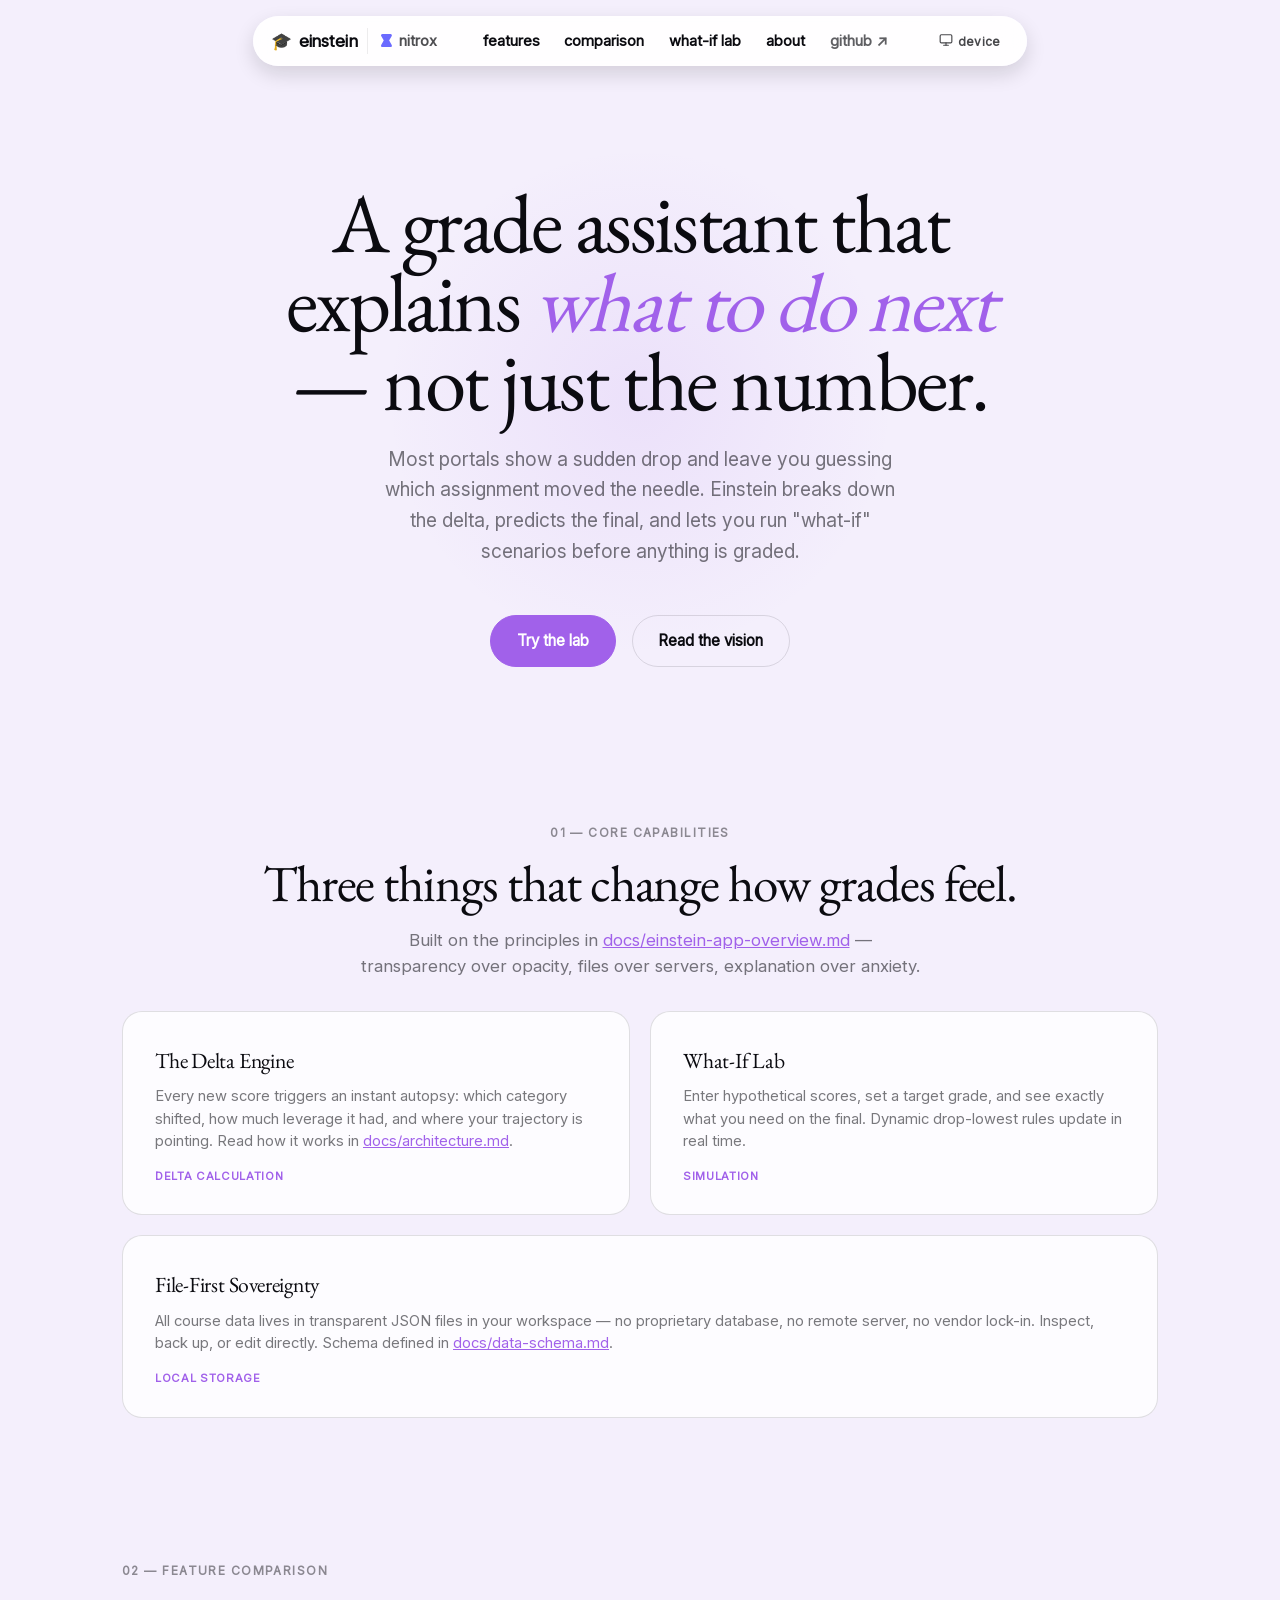
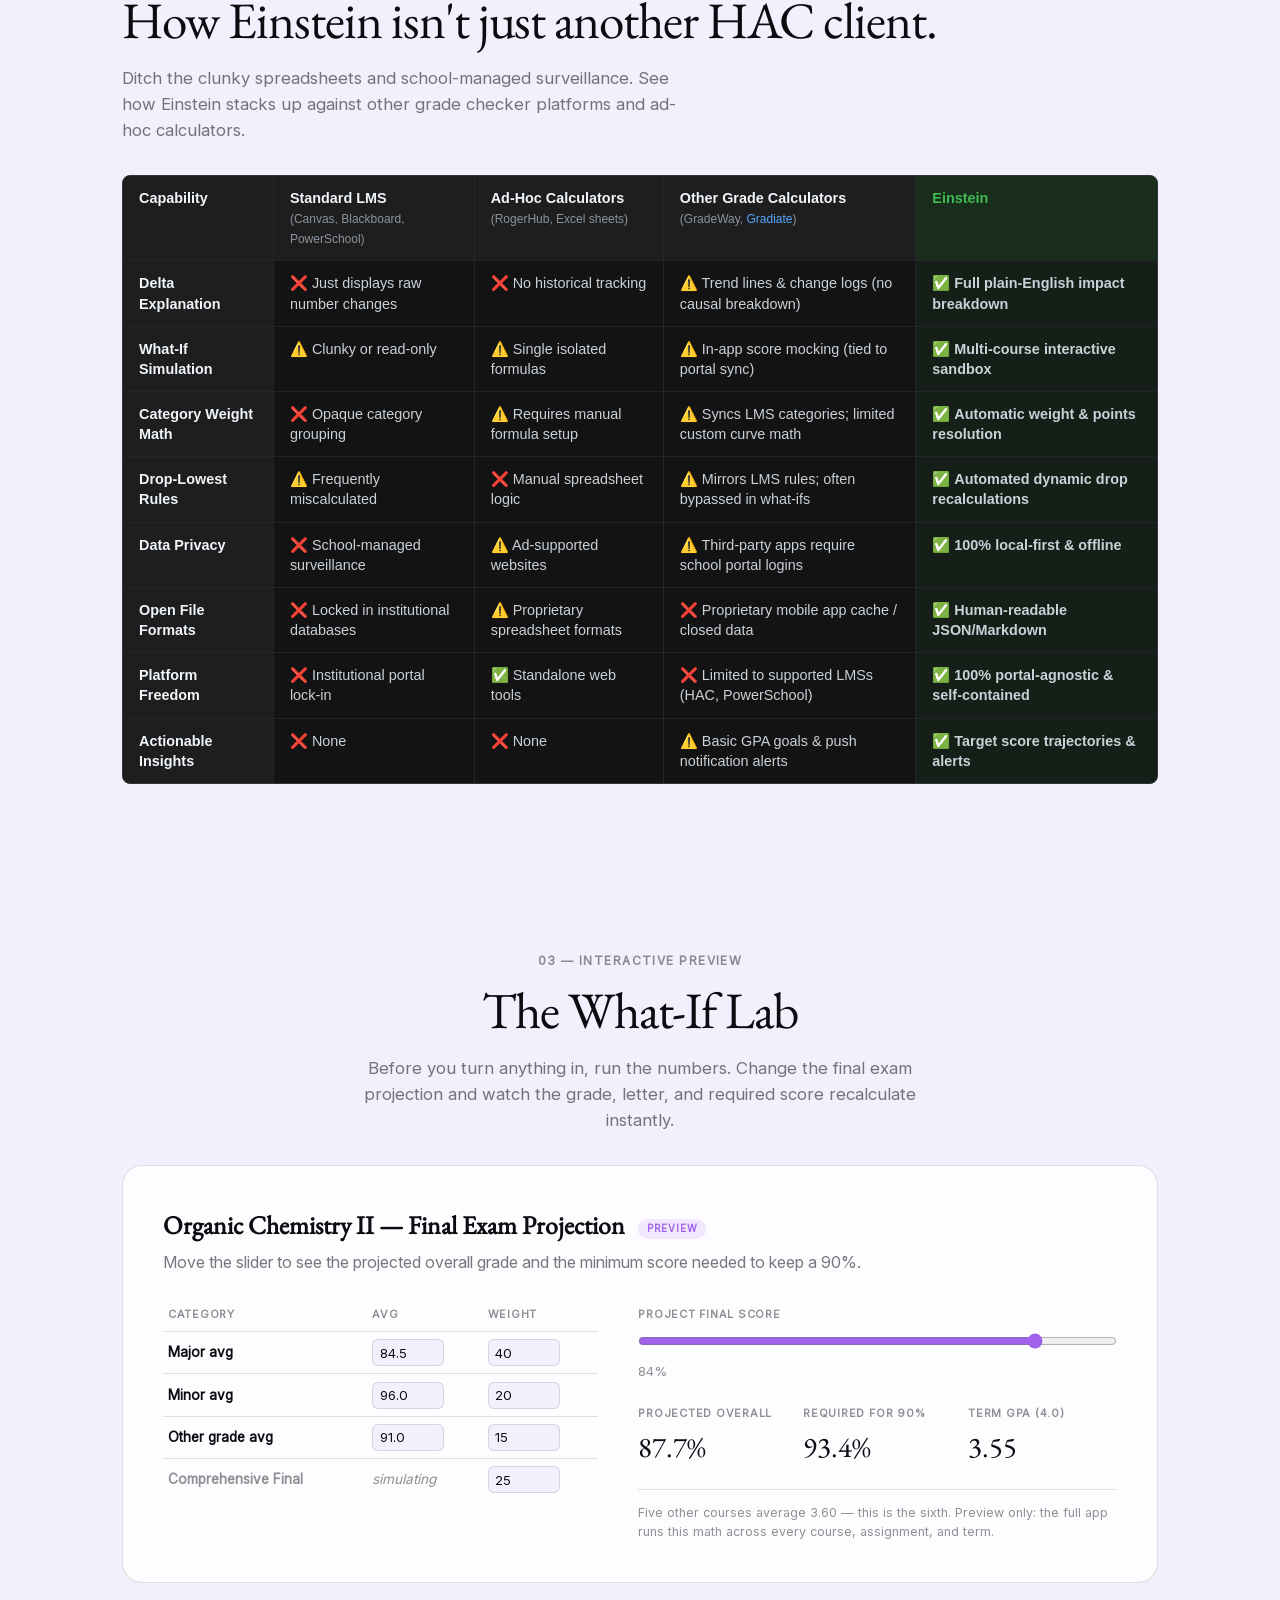
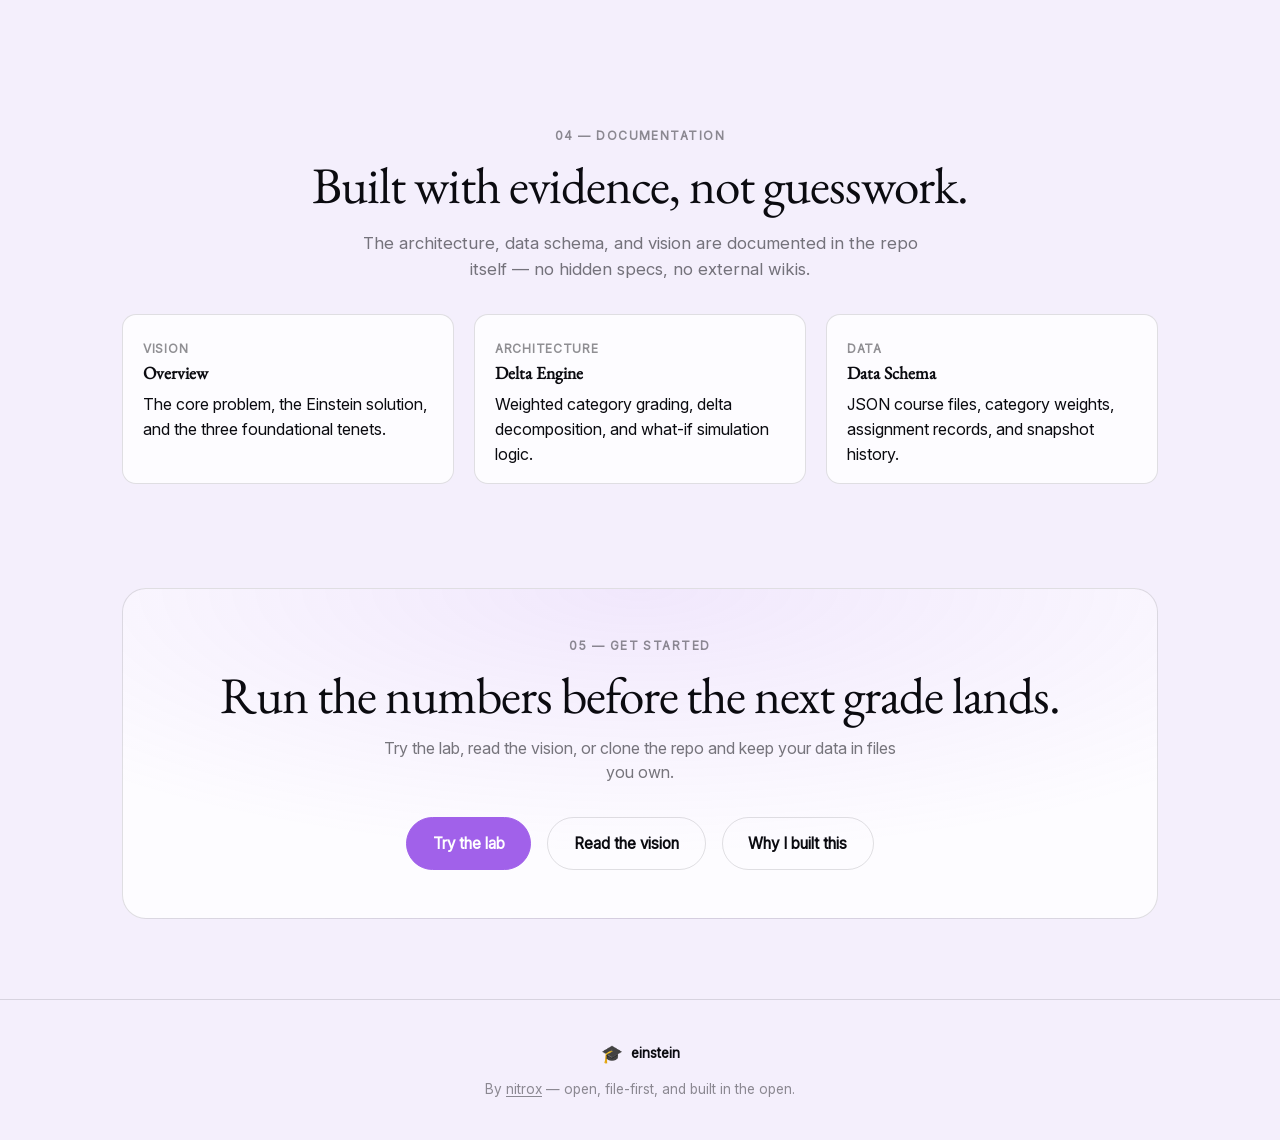
==== commit fc174fa4: "add comparison table" ====
--- a/index.html
+++ b/index.html
@@ -25,7 +25,7 @@
             <div class="hero-glow" aria-hidden="true"></div>
             <div class="hero-inner">
             <h1>
-                    A grade assistant that explains <em>what changed</em> — not just the number.
+                    A grade assistant that explains <em>what to do next</em> — not just the number.
                 </h1>
 
                 <p class="hero-lede">
@@ -71,10 +71,89 @@
             </div>
         </section>
 
+        <!-- comparison -->
+        <section class="section" id="comparison" aria-label="feature comparison table">
+            <p class="section-label">02 — feature comparison</p>
+            <h2>How Einstein isn't just another HAC client.</h2>
+            <p class="section-lede">
+                Ditch the clunky spreadsheets and school-managed surveillance. See how Einstein stacks up against other grade checker platforms and ad-hoc calculators.
+            </p>
+
+            <table class="comparison">
+  <thead>
+    <tr>
+      <th>Capability</th>
+      <th>Standard LMS<br><small style="color:#8b949e; font-weight:normal;">(Canvas, Blackboard, PowerSchool)</small></th>
+      <th>Ad-Hoc Calculators<br><small style="color:#8b949e; font-weight:normal;">(RogerHub, Excel sheets)</small></th>
+      <th>Other Grade Calculators<br><small style="color:#8b949e; font-weight:normal;">(GradeWay, <a href="https://gradiate.app/" target="_blank" rel="noopener">Gradiate</a>)</small></th>
+      <th>Einstein</th>
+    </tr>
+  </thead>
+  <tbody>
+    <tr>
+      <td>Delta Explanation</td>
+      <td>❌ Just displays raw number changes</td>
+      <td>❌ No historical tracking</td>
+      <td>⚠️ Trend lines &amp; change logs (no causal breakdown)</td>
+      <td>✅ <strong>Full plain-English impact breakdown</strong></td>
+    </tr>
+    <tr>
+      <td>What-If Simulation</td>
+      <td>⚠️ Clunky or read-only</td>
+      <td>⚠️ Single isolated formulas</td>
+      <td>⚠️ In-app score mocking (tied to portal sync)</td>
+      <td>✅ <strong>Multi-course interactive sandbox</strong></td>
+    </tr>
+    <tr>
+      <td>Category Weight Math</td>
+      <td>❌ Opaque category grouping</td>
+      <td>⚠️ Requires manual formula setup</td>
+      <td>⚠️ Syncs LMS categories; limited custom curve math</td>
+      <td>✅ <strong>Automatic weight &amp; points resolution</strong></td>
+    </tr>
+    <tr>
+      <td>Drop-Lowest Rules</td>
+      <td>⚠️ Frequently miscalculated</td>
+      <td>❌ Manual spreadsheet logic</td>
+      <td>⚠️ Mirrors LMS rules; often bypassed in what-ifs</td>
+      <td>✅ <strong>Automated dynamic drop recalculations</strong></td>
+    </tr>
+    <tr>
+      <td>Data Privacy</td>
+      <td>❌ School-managed surveillance</td>
+      <td>⚠️ Ad-supported websites</td>
+      <td>⚠️ Third-party apps require school portal logins</td>
+      <td>✅ <strong>100% local-first &amp; offline</strong></td>
+    </tr>
+    <tr>
+      <td>Open File Formats</td>
+      <td>❌ Locked in institutional databases</td>
+      <td>⚠️ Proprietary spreadsheet formats</td>
+      <td>❌ Proprietary mobile app cache / closed data</td>
+      <td>✅ <strong>Human-readable JSON/Markdown</strong></td>
+    </tr>
+    <tr>
+      <td>Platform Freedom</td>
+      <td>❌ Institutional portal lock-in</td>
+      <td>✅ Standalone web tools</td>
+      <td>❌ Limited to supported LMSs (HAC, PowerSchool)</td>
+      <td>✅ <strong>100% portal-agnostic &amp; self-contained</strong></td>
+    </tr>
+    <tr>
+      <td>Actionable Insights</td>
+      <td>❌ None</td>
+      <td>❌ None</td>
+      <td>⚠️ Basic GPA goals &amp; push notification alerts</td>
+      <td>✅ <strong>Target score trajectories &amp; alerts</strong></td>
+    </tr>
+  </tbody>
+</table>
+        </section>
+
         <!-- ============ WHAT-IF LAB TEASER ============ -->
         <section class="section" id="what-if-lab" aria-label="Interactive what-if lab teaser">
             <div>
-                <p class="section-label">02 — interactive preview</p>
+                <p class="section-label">03 — interactive preview</p>
                 <h2>The What-If Lab</h2>
                 <p class="section-lede">
                     Before you turn anything in, run the numbers. Change the final exam projection and watch the grade, letter, and required score recalculate instantly.
@@ -152,7 +231,7 @@
         <!-- ============ DOCS REFERENCE ============ -->
         <section class="section" aria-label="Documentation reference">
             <div>
-                <p class="section-label">03 — documentation</p>
+                <p class="section-label">04 — documentation</p>
                 <h2>Built with evidence, not guesswork.</h2>
                 <p class="section-lede">
                     The architecture, data schema, and vision are documented in the repo itself — no hidden specs, no external wikis.
@@ -181,7 +260,7 @@
         <!-- ============ CLOSING CTA ============ -->
         <section class="section cta-section" aria-label="Get started">
             <div class="cta-card">
-                <p class="section-label">04 — get started</p>
+                <p class="section-label">05 — get started</p>
                 <h2>Run the numbers before the next grade lands.</h2>
                 <p class="cta-lede">Try the lab, read the vision, or clone the repo and keep your data in files you own.</p>
                 <div class="hero-actions">
--- a/styles.css
+++ b/styles.css
@@ -431,3 +431,71 @@
   .cta-section { padding: 1rem 1.25rem 4rem; }
   .about-hero { padding: 6rem 1.5rem 2rem; }
 }
+
+
+
+/* me 10.27.2026 11:38a idk */
+.comparison {
+    width: 100%;
+    border-collapse: separate;
+    border-spacing: 0;
+    margin: 1.5rem 0;
+    font-family: -apple-system, BlinkMacSystemFont, "Segoe UI", Roboto, Helvetica, Arial, sans-serif;
+    background-color: #131313;
+    color: #c9d1d9;
+    border-radius: 8px;
+    overflow: hidden;
+    border: 1px solid #30363d;
+  }
+
+  .comparison th,
+  .comparison td {
+    padding: 12px 16px;
+    text-align: left;
+    vertical-align: top;
+    border-bottom: 1px solid #21262d;
+    border-right: 1px solid #21262d;
+    font-size: 0.9rem;
+    line-height: 1.4;
+  }
+
+  .comparison th:last-child,
+  .comparison td:last-child {
+    border-right: none;
+  }
+
+  .comparison tr:last-child td {
+    border-bottom: none;
+  }
+
+  .comparison thead th {
+    background-color: #1e1e1e;
+    color: #f0f6fc;
+    font-weight: 600;
+  }
+
+  /* Highlight the Einstein Column */
+  .comparison th:nth-child(5),
+  .comparison td:nth-child(5) {
+    background-color: rgba(46, 160, 67, 0.08);
+  }
+
+  .comparison th:nth-child(5) {
+    background-color: rgba(46, 160, 67, 0.18);
+    color: #3fb950;
+  }
+
+  .comparison td:first-child {
+    font-weight: 600;
+    color: #f0f6fc;
+    background-color: #1e1e1e;
+  }
+
+  .comparison a {
+    color: #58a6ff;
+    text-decoration: none;
+  }
+
+  .comparison a:hover {
+    text-decoration: underline;
+  }
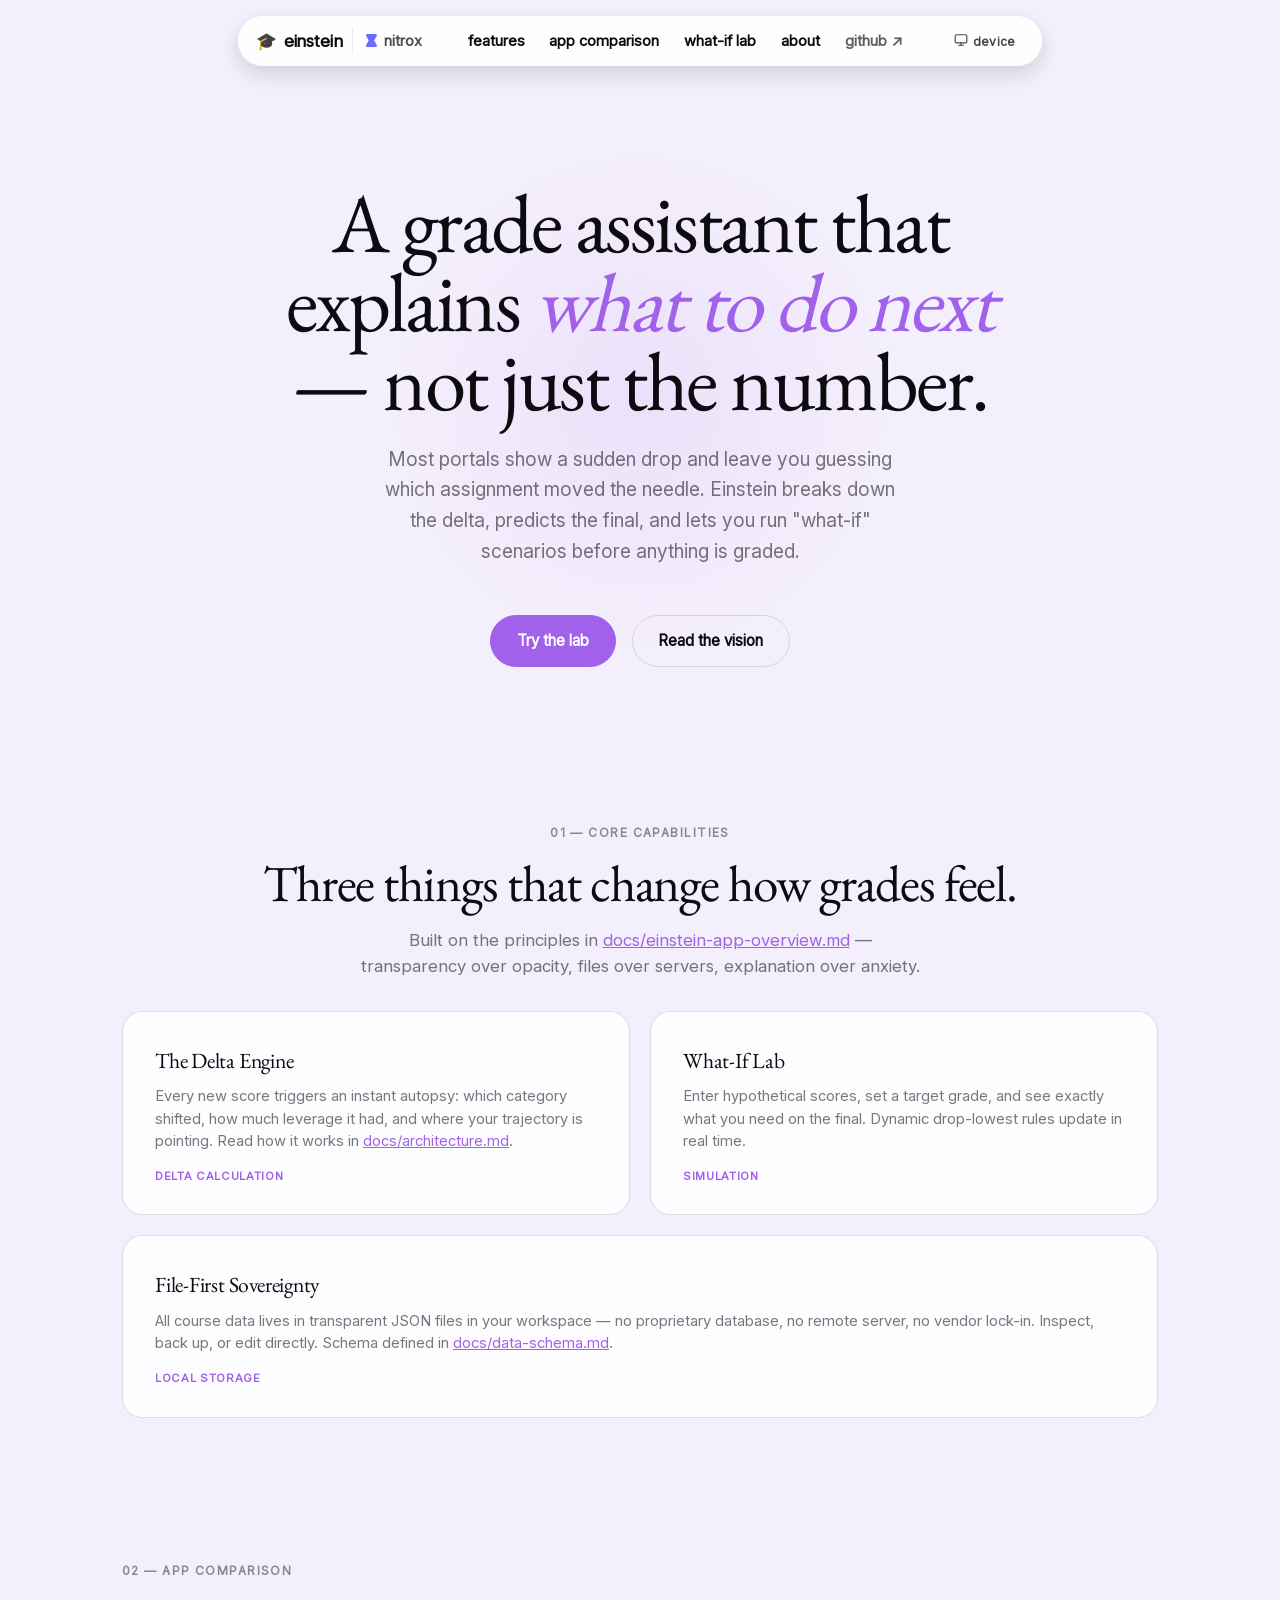
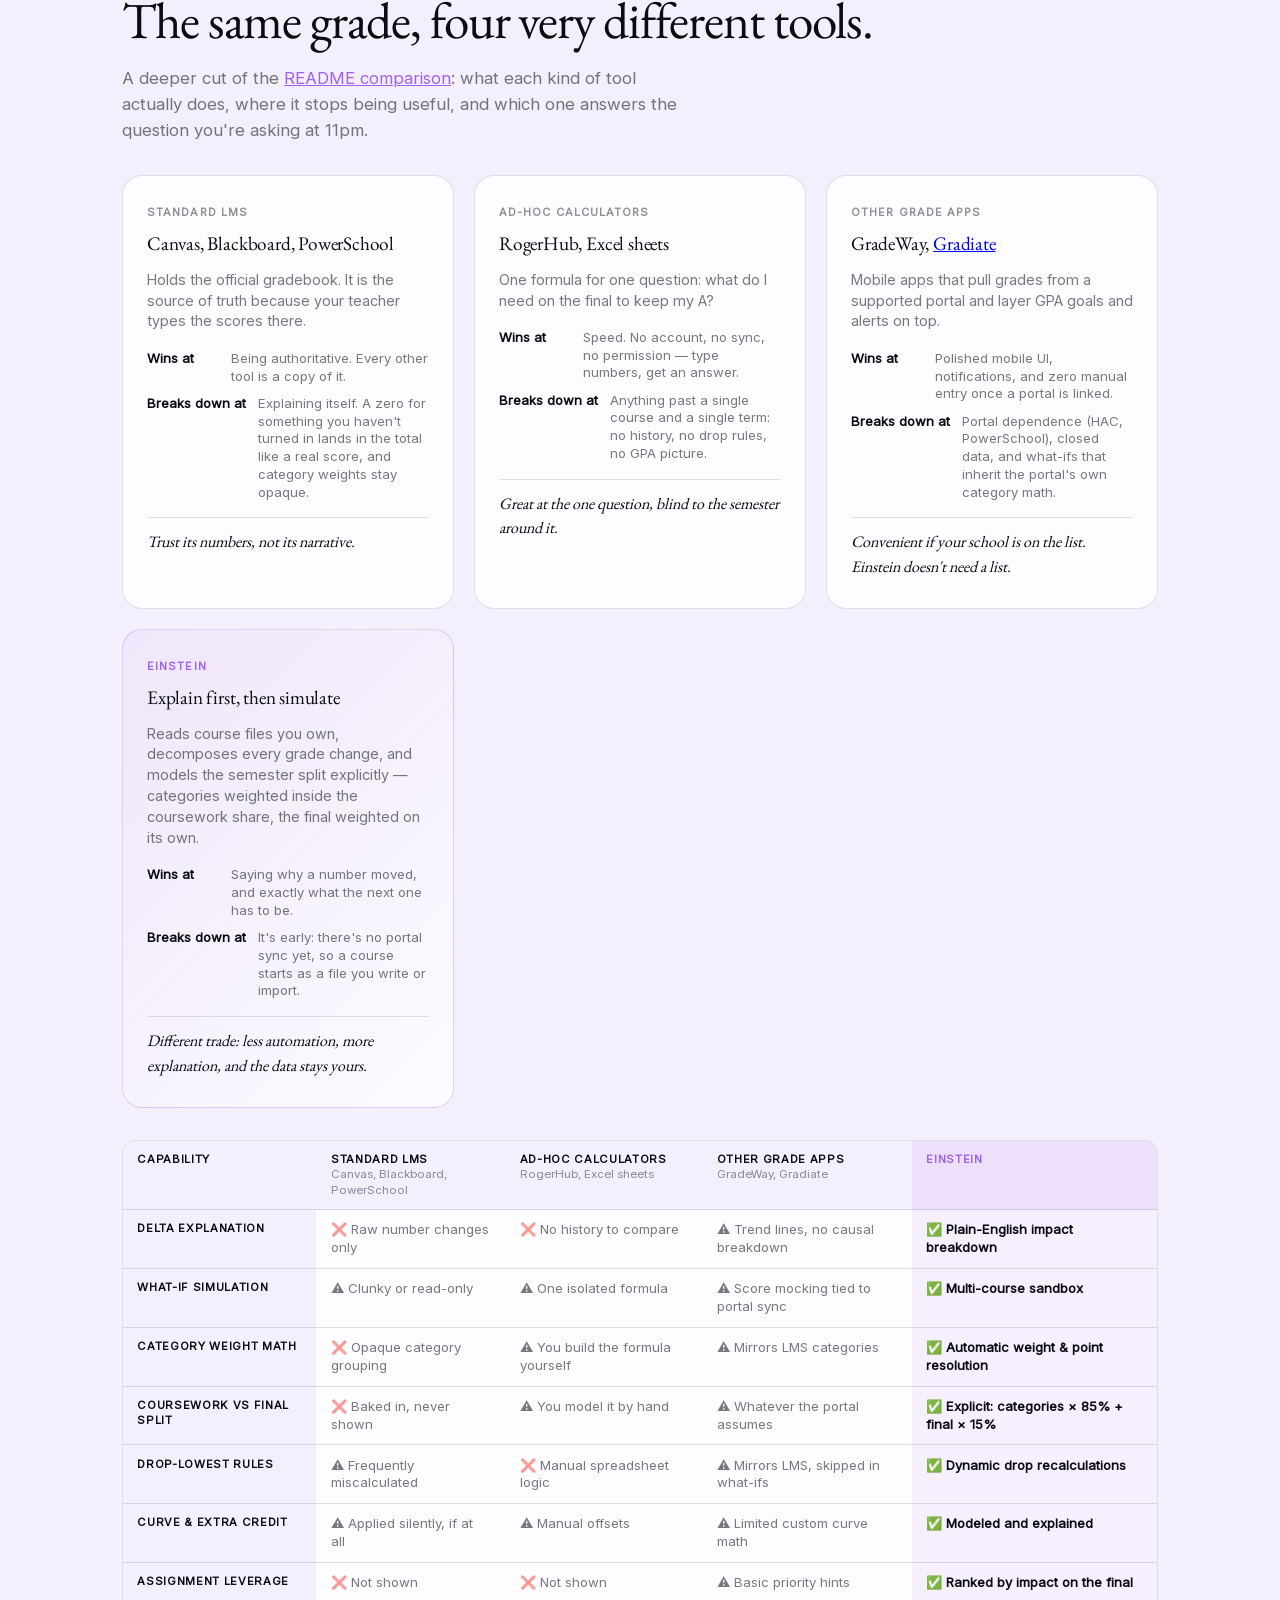
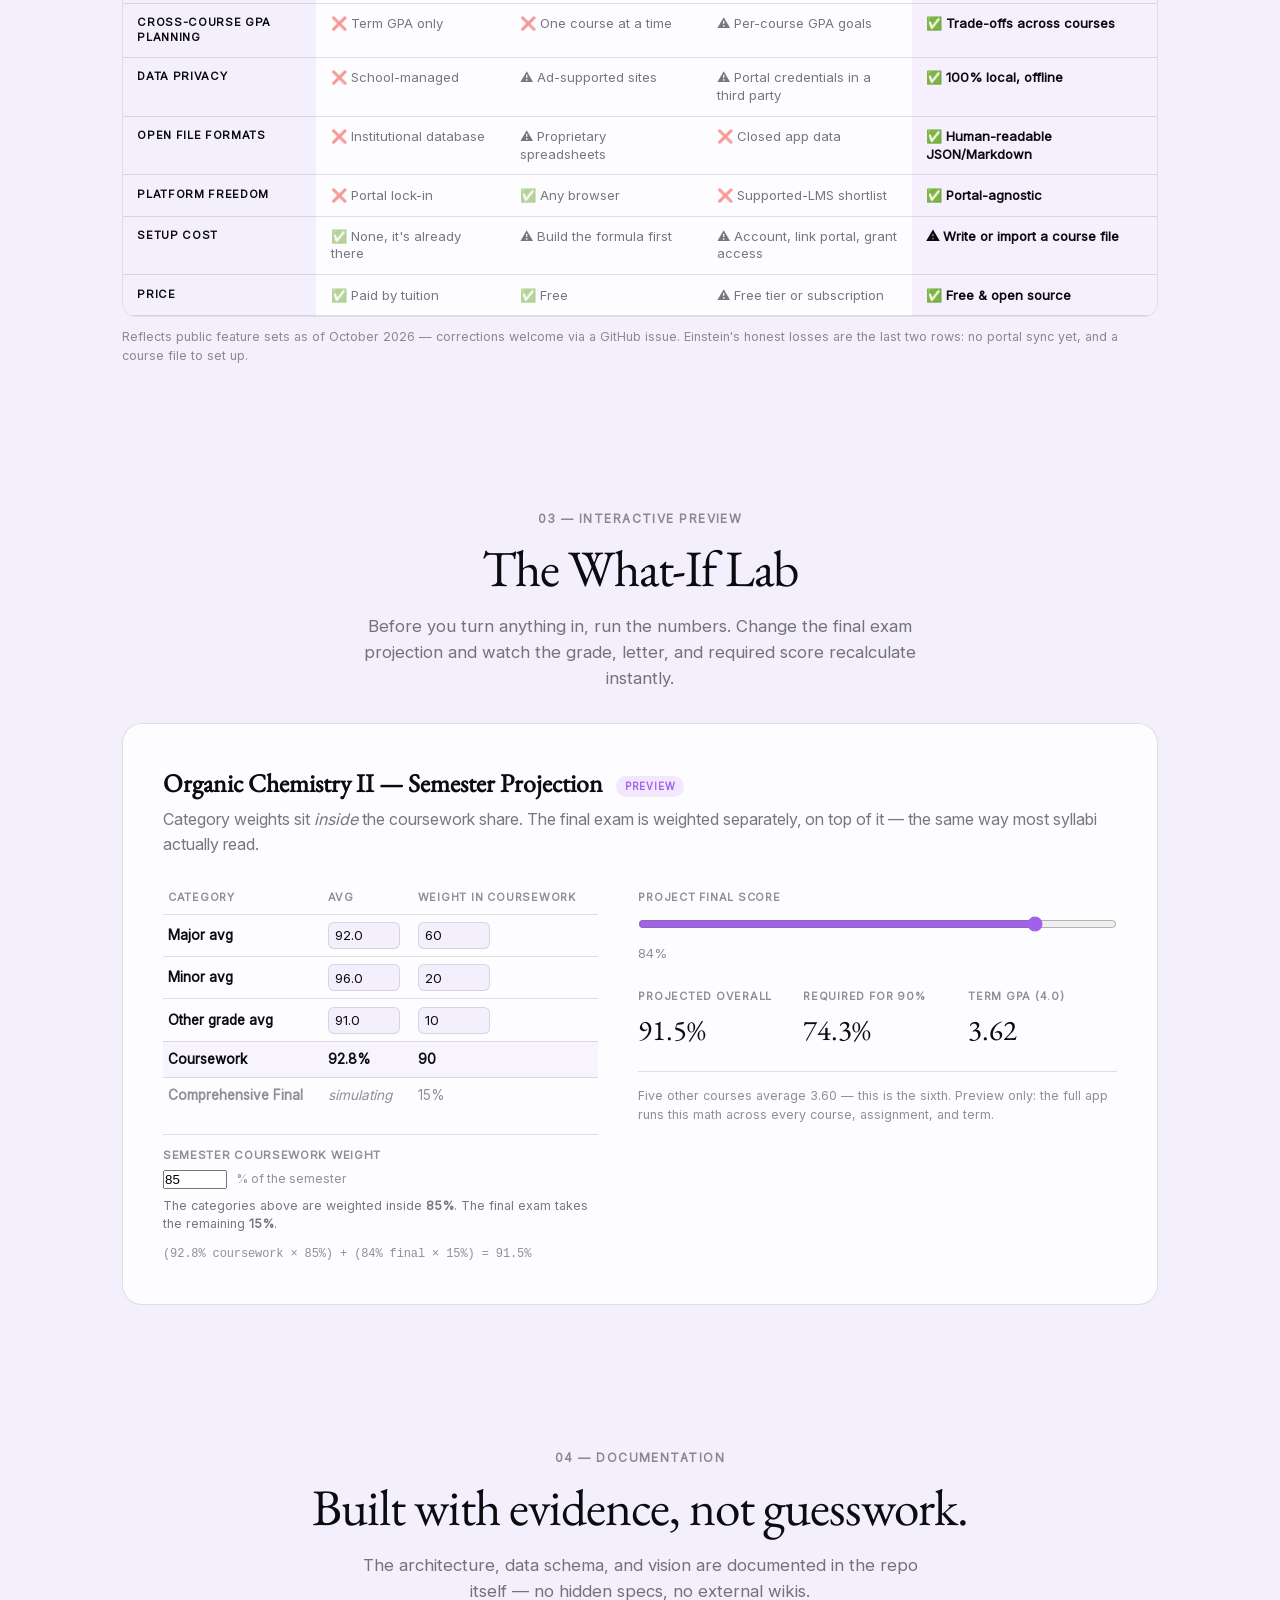
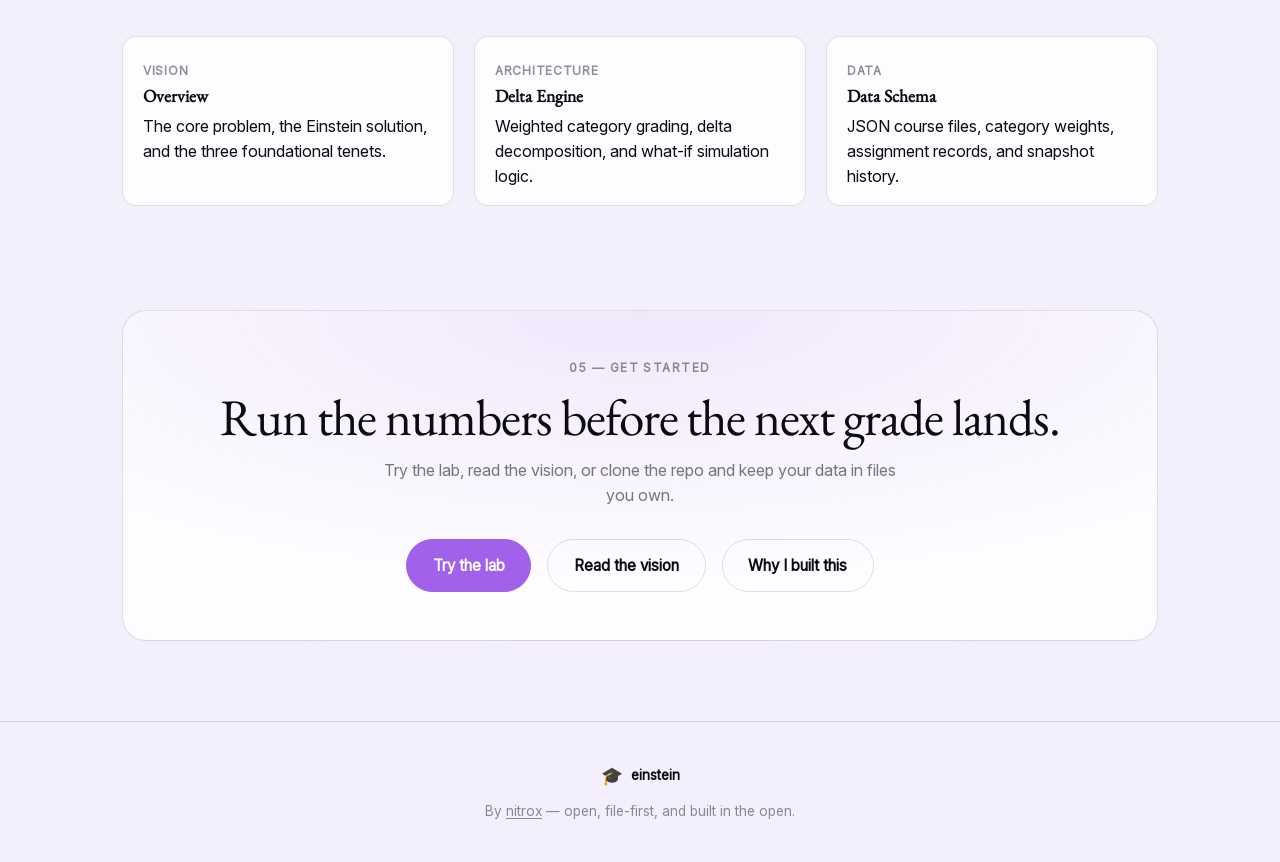
==== commit 308b16c4: "more opencode edits" ====
--- a/index.html
+++ b/index.html
@@ -71,83 +71,169 @@
             </div>
         </section>
 
-        <!-- comparison -->
-        <section class="section" id="comparison" aria-label="feature comparison table">
-            <p class="section-label">02 — feature comparison</p>
-            <h2>How Einstein isn't just another HAC client.</h2>
+        <!-- ============ APP COMPARISON ============ -->
+        <section class="section" id="app-comparison" aria-label="App comparison">
+            <p class="section-label">02 — app comparison</p>
+            <h2>The same grade, four very different tools.</h2>
             <p class="section-lede">
-                Ditch the clunky spreadsheets and school-managed surveillance. See how Einstein stacks up against other grade checker platforms and ad-hoc calculators.
+                A deeper cut of the <a href="https://github.com/nitroxhq/einstein#-feature-comparison" style="color:var(--accent);">README comparison</a>: what each kind of tool actually does, where it stops being useful, and which one answers the question you're asking at 11pm.
             </p>
 
-            <table class="comparison">
-  <thead>
-    <tr>
-      <th>Capability</th>
-      <th>Standard LMS<br><small style="color:#8b949e; font-weight:normal;">(Canvas, Blackboard, PowerSchool)</small></th>
-      <th>Ad-Hoc Calculators<br><small style="color:#8b949e; font-weight:normal;">(RogerHub, Excel sheets)</small></th>
-      <th>Other Grade Calculators<br><small style="color:#8b949e; font-weight:normal;">(GradeWay, <a href="https://gradiate.app/" target="_blank" rel="noopener">Gradiate</a>)</small></th>
-      <th>Einstein</th>
-    </tr>
-  </thead>
-  <tbody>
-    <tr>
-      <td>Delta Explanation</td>
-      <td>❌ Just displays raw number changes</td>
-      <td>❌ No historical tracking</td>
-      <td>⚠️ Trend lines &amp; change logs (no causal breakdown)</td>
-      <td>✅ <strong>Full plain-English impact breakdown</strong></td>
-    </tr>
-    <tr>
-      <td>What-If Simulation</td>
-      <td>⚠️ Clunky or read-only</td>
-      <td>⚠️ Single isolated formulas</td>
-      <td>⚠️ In-app score mocking (tied to portal sync)</td>
-      <td>✅ <strong>Multi-course interactive sandbox</strong></td>
-    </tr>
-    <tr>
-      <td>Category Weight Math</td>
-      <td>❌ Opaque category grouping</td>
-      <td>⚠️ Requires manual formula setup</td>
-      <td>⚠️ Syncs LMS categories; limited custom curve math</td>
-      <td>✅ <strong>Automatic weight &amp; points resolution</strong></td>
-    </tr>
-    <tr>
-      <td>Drop-Lowest Rules</td>
-      <td>⚠️ Frequently miscalculated</td>
-      <td>❌ Manual spreadsheet logic</td>
-      <td>⚠️ Mirrors LMS rules; often bypassed in what-ifs</td>
-      <td>✅ <strong>Automated dynamic drop recalculations</strong></td>
-    </tr>
-    <tr>
-      <td>Data Privacy</td>
-      <td>❌ School-managed surveillance</td>
-      <td>⚠️ Ad-supported websites</td>
-      <td>⚠️ Third-party apps require school portal logins</td>
-      <td>✅ <strong>100% local-first &amp; offline</strong></td>
-    </tr>
-    <tr>
-      <td>Open File Formats</td>
-      <td>❌ Locked in institutional databases</td>
-      <td>⚠️ Proprietary spreadsheet formats</td>
-      <td>❌ Proprietary mobile app cache / closed data</td>
-      <td>✅ <strong>Human-readable JSON/Markdown</strong></td>
-    </tr>
-    <tr>
-      <td>Platform Freedom</td>
-      <td>❌ Institutional portal lock-in</td>
-      <td>✅ Standalone web tools</td>
-      <td>❌ Limited to supported LMSs (HAC, PowerSchool)</td>
-      <td>✅ <strong>100% portal-agnostic &amp; self-contained</strong></td>
-    </tr>
-    <tr>
-      <td>Actionable Insights</td>
-      <td>❌ None</td>
-      <td>❌ None</td>
-      <td>⚠️ Basic GPA goals &amp; push notification alerts</td>
-      <td>✅ <strong>Target score trajectories &amp; alerts</strong></td>
-    </tr>
-  </tbody>
-</table>
+            <div class="app-grid">
+                <article class="app-card">
+                    <p class="app-kicker">standard lms</p>
+                    <h3>Canvas, Blackboard, PowerSchool</h3>
+                    <p class="app-what">Holds the official gradebook. It is the source of truth because your teacher types the scores there.</p>
+                    <dl class="app-facts">
+                        <div><dt>Wins at</dt><dd>Being authoritative. Every other tool is a copy of it.</dd></div>
+                        <div><dt>Breaks down at</dt><dd>Explaining itself. A zero for something you haven't turned in lands in the total like a real score, and category weights stay opaque.</dd></div>
+                    </dl>
+                    <p class="app-verdict">Trust its numbers, not its narrative.</p>
+                </article>
+
+                <article class="app-card">
+                    <p class="app-kicker">ad-hoc calculators</p>
+                    <h3>RogerHub, Excel sheets</h3>
+                    <p class="app-what">One formula for one question: what do I need on the final to keep my A?</p>
+                    <dl class="app-facts">
+                        <div><dt>Wins at</dt><dd>Speed. No account, no sync, no permission — type numbers, get an answer.</dd></div>
+                        <div><dt>Breaks down at</dt><dd>Anything past a single course and a single term: no history, no drop rules, no GPA picture.</dd></div>
+                    </dl>
+                    <p class="app-verdict">Great at the one question, blind to the semester around it.</p>
+                </article>
+
+                <article class="app-card">
+                    <p class="app-kicker">other grade apps</p>
+                    <h3>GradeWay, <a href="https://gradiate.app/" target="_blank" rel="noopener">Gradiate</a></h3>
+                    <p class="app-what">Mobile apps that pull grades from a supported portal and layer GPA goals and alerts on top.</p>
+                    <dl class="app-facts">
+                        <div><dt>Wins at</dt><dd>Polished mobile UI, notifications, and zero manual entry once a portal is linked.</dd></div>
+                        <div><dt>Breaks down at</dt><dd>Portal dependence (HAC, PowerSchool), closed data, and what-ifs that inherit the portal's own category math.</dd></div>
+                    </dl>
+                    <p class="app-verdict">Convenient if your school is on the list. Einstein doesn't need a list.</p>
+                </article>
+
+                <article class="app-card app-card-einstein">
+                    <p class="app-kicker">einstein</p>
+                    <h3>Explain first, then simulate</h3>
+                    <p class="app-what">Reads course files you own, decomposes every grade change, and models the semester split explicitly — categories weighted inside the coursework share, the final weighted on its own.</p>
+                    <dl class="app-facts">
+                        <div><dt>Wins at</dt><dd>Saying why a number moved, and exactly what the next one has to be.</dd></div>
+                        <div><dt>Breaks down at</dt><dd>It's early: there's no portal sync yet, so a course starts as a file you write or import.</dd></div>
+                    </dl>
+                    <p class="app-verdict">Different trade: less automation, more explanation, and the data stays yours.</p>
+                </article>
+            </div>
+
+            <div class="comparison-scroll" tabindex="0" role="region" aria-label="Detailed capability comparison, scrolls sideways">
+                <table class="deep-comparison">
+                    <thead>
+                        <tr>
+                            <th scope="col">Capability</th>
+                            <th scope="col">Standard LMS <span class="th-sub">Canvas, Blackboard, PowerSchool</span></th>
+                            <th scope="col">Ad-hoc calculators <span class="th-sub">RogerHub, Excel sheets</span></th>
+                            <th scope="col">Other grade apps <span class="th-sub">GradeWay, Gradiate</span></th>
+                            <th scope="col" class="col-einstein">Einstein</th>
+                        </tr>
+                    </thead>
+                    <tbody>
+                        <tr>
+                            <th scope="row">Delta explanation</th>
+                            <td>❌ Raw number changes only</td>
+                            <td>❌ No history to compare</td>
+                            <td>⚠️ Trend lines, no causal breakdown</td>
+                            <td class="col-einstein">✅ <strong>Plain-English impact breakdown</strong></td>
+                        </tr>
+                        <tr>
+                            <th scope="row">What-if simulation</th>
+                            <td>⚠️ Clunky or read-only</td>
+                            <td>⚠️ One isolated formula</td>
+                            <td>⚠️ Score mocking tied to portal sync</td>
+                            <td class="col-einstein">✅ <strong>Multi-course sandbox</strong></td>
+                        </tr>
+                        <tr>
+                            <th scope="row">Category weight math</th>
+                            <td>❌ Opaque category grouping</td>
+                            <td>⚠️ You build the formula yourself</td>
+                            <td>⚠️ Mirrors LMS categories</td>
+                            <td class="col-einstein">✅ <strong>Automatic weight &amp; point resolution</strong></td>
+                        </tr>
+                        <tr>
+                            <th scope="row">Coursework vs final split</th>
+                            <td>❌ Baked in, never shown</td>
+                            <td>⚠️ You model it by hand</td>
+                            <td>⚠️ Whatever the portal assumes</td>
+                            <td class="col-einstein">✅ <strong>Explicit: categories × 85% + final × 15%</strong></td>
+                        </tr>
+                        <tr>
+                            <th scope="row">Drop-lowest rules</th>
+                            <td>⚠️ Frequently miscalculated</td>
+                            <td>❌ Manual spreadsheet logic</td>
+                            <td>⚠️ Mirrors LMS, skipped in what-ifs</td>
+                            <td class="col-einstein">✅ <strong>Dynamic drop recalculations</strong></td>
+                        </tr>
+                        <tr>
+                            <th scope="row">Curve &amp; extra credit</th>
+                            <td>⚠️ Applied silently, if at all</td>
+                            <td>⚠️ Manual offsets</td>
+                            <td>⚠️ Limited custom curve math</td>
+                            <td class="col-einstein">✅ <strong>Modeled and explained</strong></td>
+                        </tr>
+                        <tr>
+                            <th scope="row">Assignment leverage</th>
+                            <td>❌ Not shown</td>
+                            <td>❌ Not shown</td>
+                            <td>⚠️ Basic priority hints</td>
+                            <td class="col-einstein">✅ <strong>Ranked by impact on the final</strong></td>
+                        </tr>
+                        <tr>
+                            <th scope="row">Cross-course GPA planning</th>
+                            <td>❌ Term GPA only</td>
+                            <td>❌ One course at a time</td>
+                            <td>⚠️ Per-course GPA goals</td>
+                            <td class="col-einstein">✅ <strong>Trade-offs across courses</strong></td>
+                        </tr>
+                        <tr>
+                            <th scope="row">Data privacy</th>
+                            <td>❌ School-managed</td>
+                            <td>⚠️ Ad-supported sites</td>
+                            <td>⚠️ Portal credentials in a third party</td>
+                            <td class="col-einstein">✅ <strong>100% local, offline</strong></td>
+                        </tr>
+                        <tr>
+                            <th scope="row">Open file formats</th>
+                            <td>❌ Institutional database</td>
+                            <td>⚠️ Proprietary spreadsheets</td>
+                            <td>❌ Closed app data</td>
+                            <td class="col-einstein">✅ <strong>Human-readable JSON/Markdown</strong></td>
+                        </tr>
+                        <tr>
+                            <th scope="row">Platform freedom</th>
+                            <td>❌ Portal lock-in</td>
+                            <td>✅ Any browser</td>
+                            <td>❌ Supported-LMS shortlist</td>
+                            <td class="col-einstein">✅ <strong>Portal-agnostic</strong></td>
+                        </tr>
+                        <tr>
+                            <th scope="row">Setup cost</th>
+                            <td>✅ None, it's already there</td>
+                            <td>⚠️ Build the formula first</td>
+                            <td>⚠️ Account, link portal, grant access</td>
+                            <td class="col-einstein">⚠️ <strong>Write or import a course file</strong></td>
+                        </tr>
+                        <tr>
+                            <th scope="row">Price</th>
+                            <td>✅ Paid by tuition</td>
+                            <td>✅ Free</td>
+                            <td>⚠️ Free tier or subscription</td>
+                            <td class="col-einstein">✅ <strong>Free &amp; open source</strong></td>
+                        </tr>
+                    </tbody>
+                </table>
+            </div>
+            <p class="comparison-note">
+                Reflects public feature sets as of October 2026 — corrections welcome via a GitHub issue. Einstein's honest losses are the last two rows: no portal sync yet, and a course file to set up.
+            </p>
         </section>
 
         <!-- ============ WHAT-IF LAB TEASER ============ -->
@@ -160,8 +246,8 @@
                 </p>
 
                 <div class="lab-preview">
-                    <h3>Organic Chemistry II — Final Exam Projection <span class="lab-badge">preview</span></h3>
-                    <p>Move the slider to see the projected overall grade and the minimum score needed to keep a 90%.</p>
+                    <h3>Organic Chemistry II — Semester Projection <span class="lab-badge">preview</span></h3>
+                    <p>Category weights sit <em>inside</em> the coursework share. The final exam is weighted separately, on top of it — the same way most syllabi actually read.</p>
 
                     <div class="lab-grid">
                         <div class="lab-table-wrap">
@@ -170,32 +256,49 @@
                                     <tr>
                                         <th>Category</th>
                                         <th>Avg</th>
-                                        <th>Weight</th>
+                                        <th>Weight in coursework</th>
                                     </tr>
                                 </thead>
                                 <tbody>
                                     <tr>
                                         <td class="cat-name">Major avg</td>
-                                        <td><input type="text" id="labMajorAvg" value="84.5" aria-label="Major average score"></td>
-                                        <td><input type="text" id="labMajorWeight" value="40" aria-label="Major weight percent"></td>
+                                        <td><input type="text" id="labMajorAvg" value="92.0" aria-label="Major average score"></td>
+                                        <td><input type="text" id="labMajorWeight" value="60" aria-label="Major weight within coursework"></td>
                                     </tr>
                                     <tr>
                                         <td class="cat-name">Minor avg</td>
                                         <td><input type="text" id="labMinorAvg" value="96.0" aria-label="Minor average score"></td>
-                                        <td><input type="text" id="labMinorWeight" value="20" aria-label="Minor weight percent"></td>
+                                        <td><input type="text" id="labMinorWeight" value="20" aria-label="Minor weight within coursework"></td>
                                     </tr>
                                     <tr>
                                         <td class="cat-name">Other grade avg</td>
                                         <td><input type="text" id="labOtherAvg" value="91.0" aria-label="Other grade average score"></td>
-                                        <td><input type="text" id="labOtherWeight" value="15" aria-label="Other grade weight percent"></td>
+                                        <td><input type="text" id="labOtherWeight" value="10" aria-label="Other grade weight within coursework"></td>
+                                    </tr>
+                                    <tr class="lab-subtotal">
+                                        <td class="cat-name">Coursework</td>
+                                        <td id="labCourseworkAvg">--</td>
+                                        <td id="labCourseworkTotal">90</td>
                                     </tr>
                                     <tr>
                                         <td class="cat-name">Comprehensive Final</td>
                                         <td><em>simulating</em></td>
-                                        <td><input type="text" id="labFinalWeight" value="25" aria-label="Final exam weight percent"></td>
+                                        <td id="labFinalWeightCell">15%</td>
                                     </tr>
                                 </tbody>
                             </table>
+
+                            <div class="lab-split">
+                                <label for="labCourseworkWeight">Semester coursework weight</label>
+                                <div class="lab-split-row">
+                                    <input type="text" id="labCourseworkWeight" value="85" aria-describedby="labSplitHelp" aria-label="Semester coursework weight percent">
+                                    <span class="lab-split-unit">% of the semester</span>
+                                </div>
+                                <p class="lab-split-help" id="labSplitHelp">
+                                    The categories above are weighted inside <strong id="labCourseworkShare">85%</strong>. The final exam takes the remaining <strong id="labFinalShare">15%</strong>.
+                                </p>
+                            </div>
+                            <p class="lab-math" id="labMathNote">--</p>
                         </div>
 
                         <div class="lab-sim">
@@ -326,26 +429,69 @@
                 const proj = parseFloat(slider.value) || 0;
                 valueText.textContent = proj;
 
-                let existing = 0;
+                // 1. Categories are weighted *inside* the coursework share, so
+                //    normalise by the sum of their weights instead of assuming 100.
+                let weightedPoints = 0;
+                let weightSum = 0;
                 rows.forEach((row) => {
-                    existing += (num(row.avg) * num(row.weight)) / 100;
+                    const w = num(row.weight);
+                    weightedPoints += num(row.avg) * w;
+                    weightSum += w;
                 });
-
-                const finalW = num('labFinalWeight') || 25;
-                const projOverall = existing + (proj * finalW / 100);
-                const req = ((target - existing) * 100) / finalW;
+                const courseworkAvg = weightSum > 0 ? weightedPoints / weightSum : 0;
+
+                // 2. The coursework share and the final share are complements.
+                const cwPct = Math.min(100, Math.max(0, num('labCourseworkWeight')));
+                const cwShare = cwPct / 100;
+                const finalShare = 1 - cwShare;
+
+                // 3. (coursework × share) + (final × share) = semester grade.
+                const projOverall = courseworkAvg * cwShare + proj * finalShare;
+
+                // Required final score to land exactly on the target.
+                let req;
+                if (finalShare <= 0.0001) {
+                    req = courseworkAvg >= target ? 0 : Infinity;
+                } else {
+                    req = (target - courseworkAvg * cwShare) / finalShare;
+                }
 
                 overall.textContent = projOverall.toFixed(1) + '%';
-                if (req > 100) required.innerHTML = `<span style="color:#e07a5f;">&gt;100%</span>`;
-                else if (req <= 0) required.innerHTML = `<span style="color:#81b29a;">0%</span> <span style="font-size:0.8em;color:var(--text-meta);">(locked)</span>`;
-                else required.textContent = req.toFixed(1) + '%';
+                if (finalShare <= 0.0001) {
+                    required.innerHTML = `<span style="color:var(--text-meta);font-size:0.7em;">final not counted</span>`;
+                } else if (req > 100) {
+                    required.innerHTML = `<span style="color:#e07a5f;">&gt;100%</span>`;
+                } else if (req <= 0) {
+                    required.innerHTML = `<span style="color:#81b29a;">0%</span> <span style="font-size:0.8em;color:var(--text-meta);">(locked)</span>`;
+                } else {
+                    required.textContent = req.toFixed(1) + '%';
+                }
 
                 const termGpa = (OTHER_COURSES * OTHER_GPA + toGpaPoints(projOverall)) / (OTHER_COURSES + 1);
                 if (gpaOutput) gpaOutput.textContent = termGpa.toFixed(2);
+
+                // Keep the table honest about what it is showing.
+                const cwAvgCell = document.getElementById('labCourseworkAvg');
+                const cwTotalCell = document.getElementById('labCourseworkTotal');
+                const finalWeightCell = document.getElementById('labFinalWeightCell');
+                const cwShareText = document.getElementById('labCourseworkShare');
+                const finalShareText = document.getElementById('labFinalShare');
+                const mathNote = document.getElementById('labMathNote');
+
+                if (cwAvgCell) cwAvgCell.textContent = courseworkAvg.toFixed(1) + '%';
+                if (cwTotalCell) cwTotalCell.textContent = weightSum;
+                if (finalWeightCell) finalWeightCell.textContent = (finalShare * 100).toFixed(0) + '%';
+                if (cwShareText) cwShareText.textContent = cwPct.toFixed(0) + '%';
+                if (finalShareText) finalShareText.textContent = (finalShare * 100).toFixed(0) + '%';
+                if (mathNote) {
+                    mathNote.textContent =
+                        `(${courseworkAvg.toFixed(1)}% coursework × ${cwPct.toFixed(0)}%) + ` +
+                        `(${proj}% final × ${(finalShare * 100).toFixed(0)}%) = ${projOverall.toFixed(1)}%`;
+                }
             }
 
             slider.addEventListener('input', recalc);
-            document.querySelectorAll('.lab-table input').forEach((input) => {
+            document.querySelectorAll('.lab-table input, #labCourseworkWeight').forEach((input) => {
                 input.addEventListener('input', recalc);
             });
             recalc();
--- a/styles.css
+++ b/styles.css
@@ -498,4 +498,50 @@
 
   .comparison a:hover {
     text-decoration: underline;
-  }+  }
+/* ============ APP COMPARISON ============ */
+.app-grid {
+  display: grid; grid-template-columns: repeat(auto-fill, minmax(260px, 1fr)); gap: 1.25rem;
+  margin-top: 2rem; text-align: left;
+}
+.app-card {
+  border: 1px solid var(--line); border-radius: 20px; padding: 1.75rem 1.5rem;
+  background: var(--surface); transition: border-color 0.2s ease, transform 0.15s ease;
+}
+.app-card:hover { border-color: var(--accent); transform: translateY(-2px); }
+.app-card-einstein { border-color: rgba(161,97,234,0.25); background: linear-gradient(135deg, rgba(161,97,234,0.06), var(--surface)); }
+.app-kicker {
+  font-size: 0.68rem; font-weight: 700; letter-spacing: 0.1em; text-transform: uppercase;
+  color: var(--text-meta); margin-bottom: 0.5rem;
+}
+.app-card-einstein .app-kicker { color: var(--accent); }
+.app-card h3 { font-family: var(--font-serif); font-weight: 400; font-size: 1.2rem; letter-spacing: -0.01em; margin-bottom: 0.7rem; }
+.app-what { font-size: 0.9rem; color: var(--text-soft); margin-bottom: 1.1rem; line-height: 1.45; }
+.app-facts > div { display: flex; gap: 0.75rem; margin-bottom: 0.6rem; font-size: 0.82rem; line-height: 1.35; }
+.app-facts dt { font-weight: 600; color: var(--text); white-space: nowrap; min-width: 4.5rem; }
+.app-facts dd { color: var(--text-soft); flex: 1; }
+.app-verdict {
+  margin-top: 1rem; padding-top: 0.75rem; border-top: 1px solid var(--line);
+  font-family: var(--font-serif); font-style: italic; font-size: 1rem; color: var(--text); }
+
+/* ============ DEEP COMPARISON TABLE ============ */
+.comparison-scroll { overflow-x: auto; margin: 2rem 0 0.5rem; border-radius: 14px; border: 1px solid var(--line); background: var(--surface); }
+.deep-comparison { width: 100%; min-width: 720px; border-collapse: separate; border-spacing: 0; font-size: 0.82rem; }
+.deep-comparison th, .deep-comparison td { padding: 0.7rem 0.9rem; text-align: left; border-bottom: 1px solid var(--line); vertical-align: top; line-height: 1.35; }
+.deep-comparison th { font-weight: 600; color: var(--text); background: var(--canvas); font-size: 0.7rem; letter-spacing: 0.06em; text-transform: uppercase; }
+.deep-comparison td { color: var(--text-soft); }
+.deep-comparison th.col-einstein, .deep-comparison td.col-einstein { background: rgba(161,97,234,0.08); color: var(--text); }
+.deep-comparison th.col-einstein { background: rgba(161,97,234,0.18); color: var(--accent); }
+.deep-comparison td.col-einstein { font-weight: 600; }
+.deep-comparison th .th-sub { display: block; text-transform: none; letter-spacing: 0; font-weight: 400; color: var(--text-meta); font-size: 0.72rem; }
+.comparison-note { font-size: 0.78rem; color: var(--text-meta); margin-top: 0.6rem; }
+
+/* ============ GRADE SIMULATOR — COURSEWORK / FINAL SPLIT ============ */
+.lab-split { margin-top: 1.25rem; padding-top: 0.75rem; border-top: 1px solid var(--line); }
+.lab-split label { display: block; font-size: 0.72rem; font-weight: 600; letter-spacing: 0.06em; text-transform: uppercase; margin-bottom: 0.35rem; color: var(--text-meta); }
+.lab-split-row { display: flex; align-items: center; gap: 0.6rem; }
+.lab-split-row input { width: 4rem; }
+.lab-split-unit { font-size: 0.75rem; color: var(--text-meta); }
+.lab-split-help { font-size: 0.78rem; color: var(--text-soft); margin-top: 0.5rem; line-height: 1.45; margin-bottom: 0.25rem; }
+.lab-subtotal td { font-weight: 600; color: var(--text); background: rgba(161,97,234,0.05); }
+.lab-math { font-size: 0.75rem; color: var(--text-meta); margin-top: 0.75rem; font-family: var(--font-mono, ui-monospace, monospace); letter-spacing: -0.01em; }
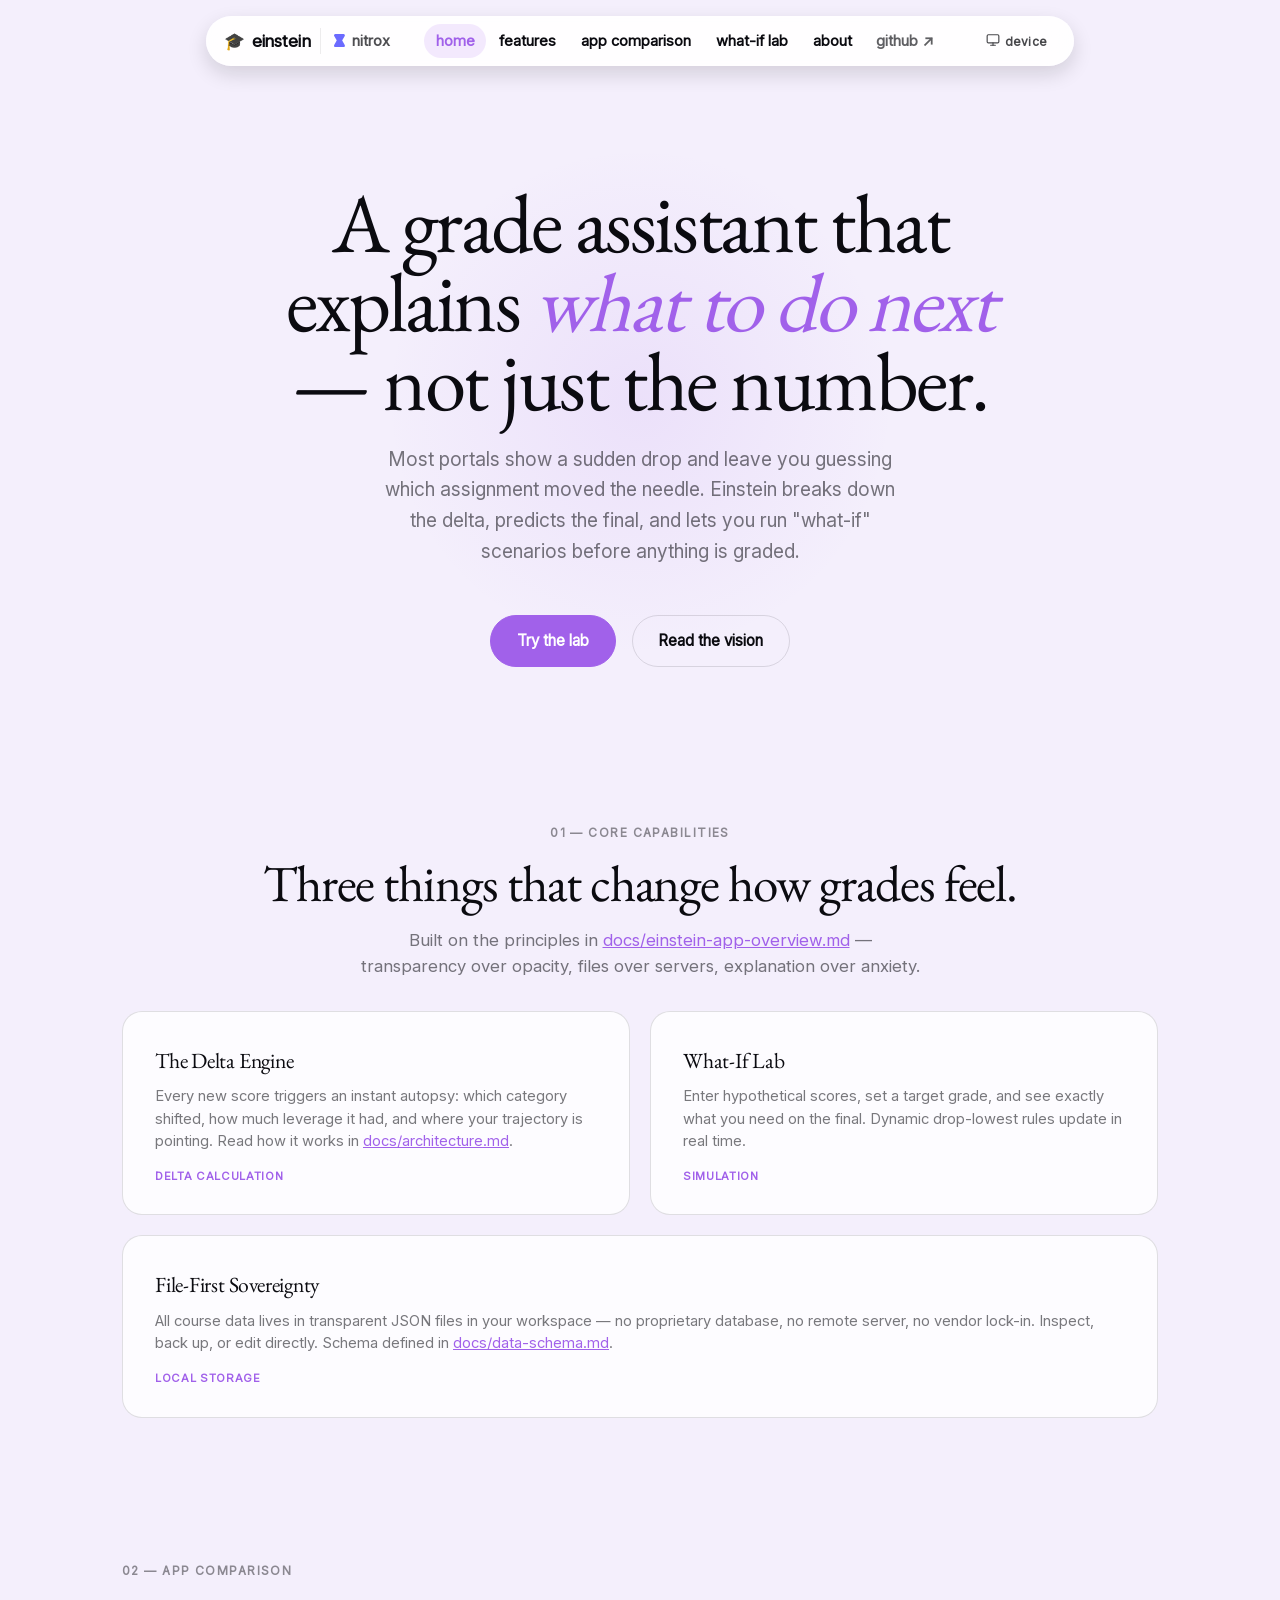
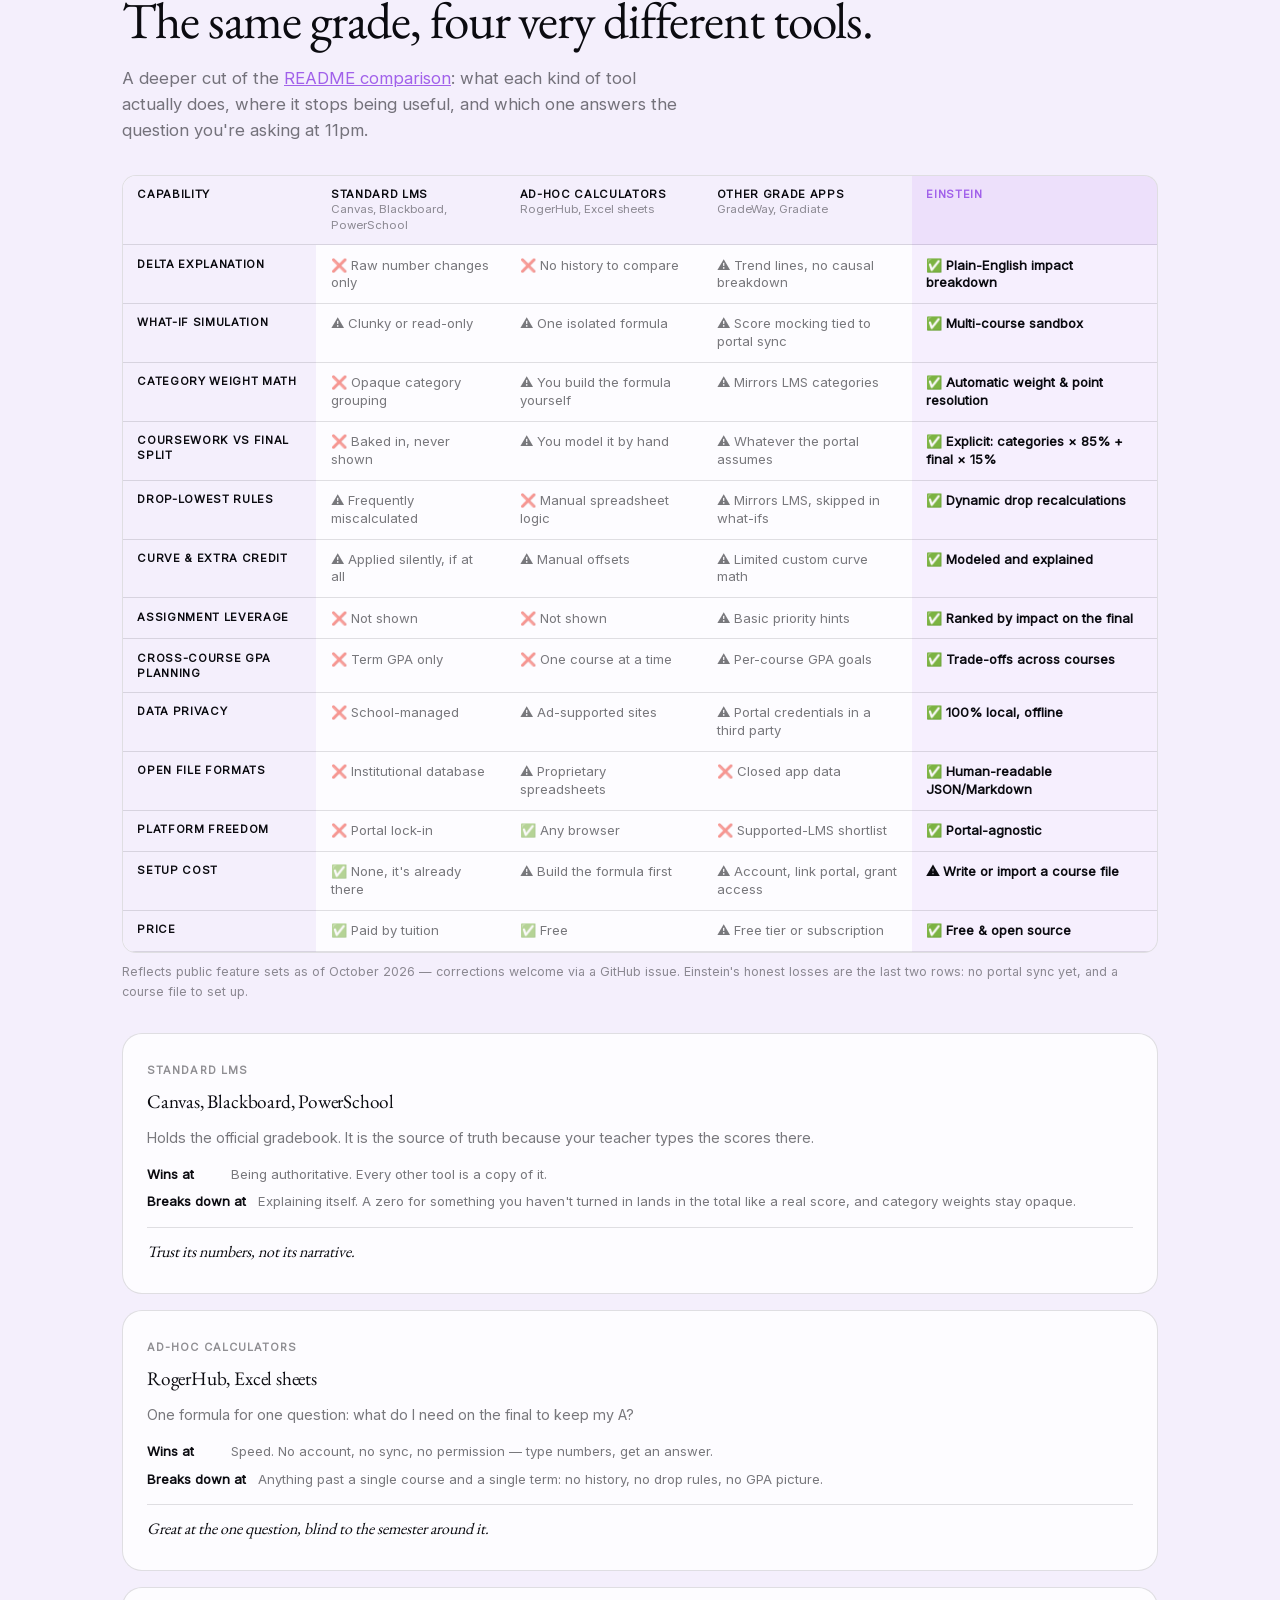
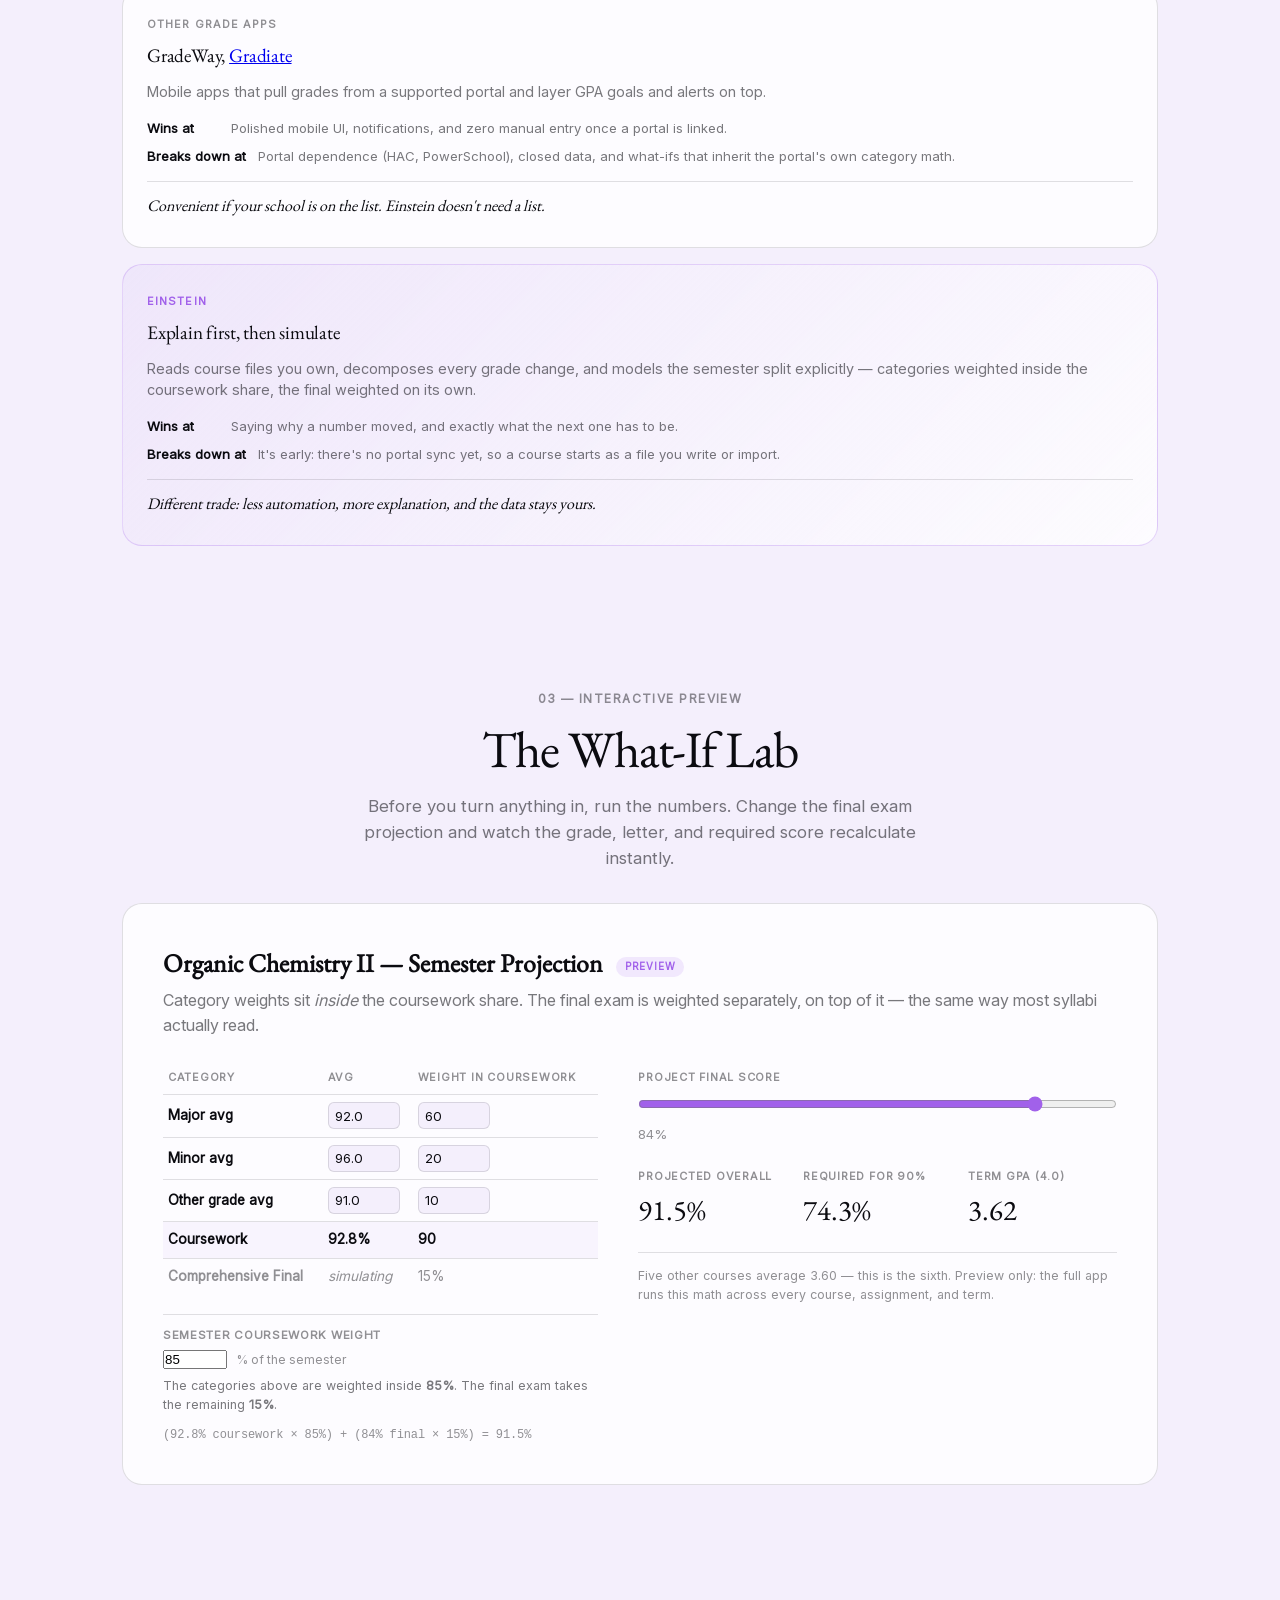
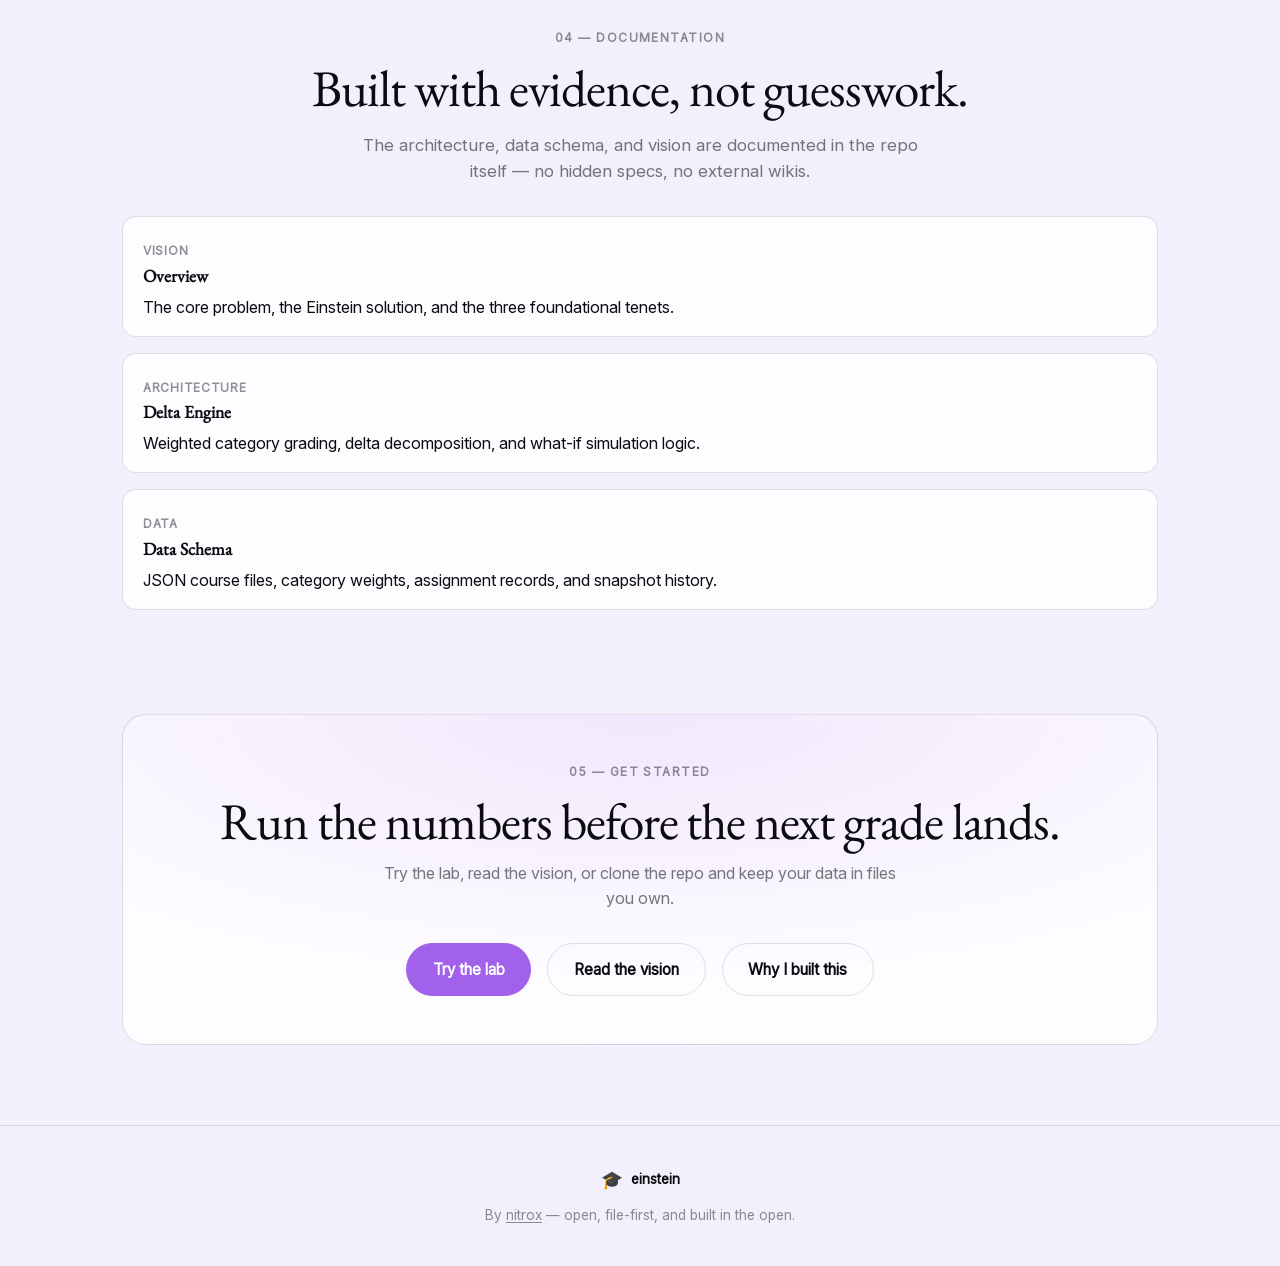
==== commit 96038fe8: "edits" ====
--- a/index.html
+++ b/index.html
@@ -77,6 +77,116 @@
             <h2>The same grade, four very different tools.</h2>
             <p class="section-lede">
                 A deeper cut of the <a href="https://github.com/nitroxhq/einstein#-feature-comparison" style="color:var(--accent);">README comparison</a>: what each kind of tool actually does, where it stops being useful, and which one answers the question you're asking at 11pm.
+            </p>
+
+                        <div class="comparison-scroll" tabindex="0" role="region" aria-label="Detailed capability comparison, scrolls sideways">
+                <table class="deep-comparison">
+                    <thead>
+                        <tr>
+                            <th scope="col">Capability</th>
+                            <th scope="col">Standard LMS <span class="th-sub">Canvas, Blackboard, PowerSchool</span></th>
+                            <th scope="col">Ad-hoc calculators <span class="th-sub">RogerHub, Excel sheets</span></th>
+                            <th scope="col">Other grade apps <span class="th-sub">GradeWay, Gradiate</span></th>
+                            <th scope="col" class="col-einstein">Einstein</th>
+                        </tr>
+                    </thead>
+                    <tbody>
+                        <tr>
+                            <th scope="row">Delta explanation</th>
+                            <td>❌ Raw number changes only</td>
+                            <td>❌ No history to compare</td>
+                            <td>⚠️ Trend lines, no causal breakdown</td>
+                            <td class="col-einstein">✅ <strong>Plain-English impact breakdown</strong></td>
+                        </tr>
+                        <tr>
+                            <th scope="row">What-if simulation</th>
+                            <td>⚠️ Clunky or read-only</td>
+                            <td>⚠️ One isolated formula</td>
+                            <td>⚠️ Score mocking tied to portal sync</td>
+                            <td class="col-einstein">✅ <strong>Multi-course sandbox</strong></td>
+                        </tr>
+                        <tr>
+                            <th scope="row">Category weight math</th>
+                            <td>❌ Opaque category grouping</td>
+                            <td>⚠️ You build the formula yourself</td>
+                            <td>⚠️ Mirrors LMS categories</td>
+                            <td class="col-einstein">✅ <strong>Automatic weight &amp; point resolution</strong></td>
+                        </tr>
+                        <tr>
+                            <th scope="row">Coursework vs final split</th>
+                            <td>❌ Baked in, never shown</td>
+                            <td>⚠️ You model it by hand</td>
+                            <td>⚠️ Whatever the portal assumes</td>
+                            <td class="col-einstein">✅ <strong>Explicit: categories × 85% + final × 15%</strong></td>
+                        </tr>
+                        <tr>
+                            <th scope="row">Drop-lowest rules</th>
+                            <td>⚠️ Frequently miscalculated</td>
+                            <td>❌ Manual spreadsheet logic</td>
+                            <td>⚠️ Mirrors LMS, skipped in what-ifs</td>
+                            <td class="col-einstein">✅ <strong>Dynamic drop recalculations</strong></td>
+                        </tr>
+                        <tr>
+                            <th scope="row">Curve &amp; extra credit</th>
+                            <td>⚠️ Applied silently, if at all</td>
+                            <td>⚠️ Manual offsets</td>
+                            <td>⚠️ Limited custom curve math</td>
+                            <td class="col-einstein">✅ <strong>Modeled and explained</strong></td>
+                        </tr>
+                        <tr>
+                            <th scope="row">Assignment leverage</th>
+                            <td>❌ Not shown</td>
+                            <td>❌ Not shown</td>
+                            <td>⚠️ Basic priority hints</td>
+                            <td class="col-einstein">✅ <strong>Ranked by impact on the final</strong></td>
+                        </tr>
+                        <tr>
+                            <th scope="row">Cross-course GPA planning</th>
+                            <td>❌ Term GPA only</td>
+                            <td>❌ One course at a time</td>
+                            <td>⚠️ Per-course GPA goals</td>
+                            <td class="col-einstein">✅ <strong>Trade-offs across courses</strong></td>
+                        </tr>
+                        <tr>
+                            <th scope="row">Data privacy</th>
+                            <td>❌ School-managed</td>
+                            <td>⚠️ Ad-supported sites</td>
+                            <td>⚠️ Portal credentials in a third party</td>
+                            <td class="col-einstein">✅ <strong>100% local, offline</strong></td>
+                        </tr>
+                        <tr>
+                            <th scope="row">Open file formats</th>
+                            <td>❌ Institutional database</td>
+                            <td>⚠️ Proprietary spreadsheets</td>
+                            <td>❌ Closed app data</td>
+                            <td class="col-einstein">✅ <strong>Human-readable JSON/Markdown</strong></td>
+                        </tr>
+                        <tr>
+                            <th scope="row">Platform freedom</th>
+                            <td>❌ Portal lock-in</td>
+                            <td>✅ Any browser</td>
+                            <td>❌ Supported-LMS shortlist</td>
+                            <td class="col-einstein">✅ <strong>Portal-agnostic</strong></td>
+                        </tr>
+                        <tr>
+                            <th scope="row">Setup cost</th>
+                            <td>✅ None, it's already there</td>
+                            <td>⚠️ Build the formula first</td>
+                            <td>⚠️ Account, link portal, grant access</td>
+                            <td class="col-einstein">⚠️ <strong>Write or import a course file</strong></td>
+                        </tr>
+                        <tr>
+                            <th scope="row">Price</th>
+                            <td>✅ Paid by tuition</td>
+                            <td>✅ Free</td>
+                            <td>⚠️ Free tier or subscription</td>
+                            <td class="col-einstein">✅ <strong>Free &amp; open source</strong></td>
+                        </tr>
+                    </tbody>
+                </table>
+            </div>
+            <p class="comparison-note">
+                Reflects public feature sets as of October 2026 — corrections welcome via a GitHub issue. Einstein's honest losses are the last two rows: no portal sync yet, and a course file to set up.
             </p>
 
             <div class="app-grid">
@@ -125,115 +235,6 @@
                 </article>
             </div>
 
-            <div class="comparison-scroll" tabindex="0" role="region" aria-label="Detailed capability comparison, scrolls sideways">
-                <table class="deep-comparison">
-                    <thead>
-                        <tr>
-                            <th scope="col">Capability</th>
-                            <th scope="col">Standard LMS <span class="th-sub">Canvas, Blackboard, PowerSchool</span></th>
-                            <th scope="col">Ad-hoc calculators <span class="th-sub">RogerHub, Excel sheets</span></th>
-                            <th scope="col">Other grade apps <span class="th-sub">GradeWay, Gradiate</span></th>
-                            <th scope="col" class="col-einstein">Einstein</th>
-                        </tr>
-                    </thead>
-                    <tbody>
-                        <tr>
-                            <th scope="row">Delta explanation</th>
-                            <td>❌ Raw number changes only</td>
-                            <td>❌ No history to compare</td>
-                            <td>⚠️ Trend lines, no causal breakdown</td>
-                            <td class="col-einstein">✅ <strong>Plain-English impact breakdown</strong></td>
-                        </tr>
-                        <tr>
-                            <th scope="row">What-if simulation</th>
-                            <td>⚠️ Clunky or read-only</td>
-                            <td>⚠️ One isolated formula</td>
-                            <td>⚠️ Score mocking tied to portal sync</td>
-                            <td class="col-einstein">✅ <strong>Multi-course sandbox</strong></td>
-                        </tr>
-                        <tr>
-                            <th scope="row">Category weight math</th>
-                            <td>❌ Opaque category grouping</td>
-                            <td>⚠️ You build the formula yourself</td>
-                            <td>⚠️ Mirrors LMS categories</td>
-                            <td class="col-einstein">✅ <strong>Automatic weight &amp; point resolution</strong></td>
-                        </tr>
-                        <tr>
-                            <th scope="row">Coursework vs final split</th>
-                            <td>❌ Baked in, never shown</td>
-                            <td>⚠️ You model it by hand</td>
-                            <td>⚠️ Whatever the portal assumes</td>
-                            <td class="col-einstein">✅ <strong>Explicit: categories × 85% + final × 15%</strong></td>
-                        </tr>
-                        <tr>
-                            <th scope="row">Drop-lowest rules</th>
-                            <td>⚠️ Frequently miscalculated</td>
-                            <td>❌ Manual spreadsheet logic</td>
-                            <td>⚠️ Mirrors LMS, skipped in what-ifs</td>
-                            <td class="col-einstein">✅ <strong>Dynamic drop recalculations</strong></td>
-                        </tr>
-                        <tr>
-                            <th scope="row">Curve &amp; extra credit</th>
-                            <td>⚠️ Applied silently, if at all</td>
-                            <td>⚠️ Manual offsets</td>
-                            <td>⚠️ Limited custom curve math</td>
-                            <td class="col-einstein">✅ <strong>Modeled and explained</strong></td>
-                        </tr>
-                        <tr>
-                            <th scope="row">Assignment leverage</th>
-                            <td>❌ Not shown</td>
-                            <td>❌ Not shown</td>
-                            <td>⚠️ Basic priority hints</td>
-                            <td class="col-einstein">✅ <strong>Ranked by impact on the final</strong></td>
-                        </tr>
-                        <tr>
-                            <th scope="row">Cross-course GPA planning</th>
-                            <td>❌ Term GPA only</td>
-                            <td>❌ One course at a time</td>
-                            <td>⚠️ Per-course GPA goals</td>
-                            <td class="col-einstein">✅ <strong>Trade-offs across courses</strong></td>
-                        </tr>
-                        <tr>
-                            <th scope="row">Data privacy</th>
-                            <td>❌ School-managed</td>
-                            <td>⚠️ Ad-supported sites</td>
-                            <td>⚠️ Portal credentials in a third party</td>
-                            <td class="col-einstein">✅ <strong>100% local, offline</strong></td>
-                        </tr>
-                        <tr>
-                            <th scope="row">Open file formats</th>
-                            <td>❌ Institutional database</td>
-                            <td>⚠️ Proprietary spreadsheets</td>
-                            <td>❌ Closed app data</td>
-                            <td class="col-einstein">✅ <strong>Human-readable JSON/Markdown</strong></td>
-                        </tr>
-                        <tr>
-                            <th scope="row">Platform freedom</th>
-                            <td>❌ Portal lock-in</td>
-                            <td>✅ Any browser</td>
-                            <td>❌ Supported-LMS shortlist</td>
-                            <td class="col-einstein">✅ <strong>Portal-agnostic</strong></td>
-                        </tr>
-                        <tr>
-                            <th scope="row">Setup cost</th>
-                            <td>✅ None, it's already there</td>
-                            <td>⚠️ Build the formula first</td>
-                            <td>⚠️ Account, link portal, grant access</td>
-                            <td class="col-einstein">⚠️ <strong>Write or import a course file</strong></td>
-                        </tr>
-                        <tr>
-                            <th scope="row">Price</th>
-                            <td>✅ Paid by tuition</td>
-                            <td>✅ Free</td>
-                            <td>⚠️ Free tier or subscription</td>
-                            <td class="col-einstein">✅ <strong>Free &amp; open source</strong></td>
-                        </tr>
-                    </tbody>
-                </table>
-            </div>
-            <p class="comparison-note">
-                Reflects public feature sets as of October 2026 — corrections welcome via a GitHub issue. Einstein's honest losses are the last two rows: no portal sync yet, and a course file to set up.
-            </p>
         </section>
 
         <!-- ============ WHAT-IF LAB TEASER ============ -->
@@ -383,119 +384,5 @@
     </footer>
 
     <script src="./script.js"></script>
-    <script>
-        // Minimal interactive teaser for the landing page
-        (function() {
-            const slider = document.getElementById('simPreviewSlider');
-            const valueText = document.getElementById('simPreviewValue');
-            const overall = document.getElementById('simPreviewOverall');
-            const required = document.getElementById('simPreviewRequired');
-            const gpaOutput = document.getElementById('simPreviewGpa');
-            if (!slider) return;
-
-            const rows = [
-                { avg: 'labMajorAvg', weight: 'labMajorWeight' },
-                { avg: 'labMinorAvg', weight: 'labMinorWeight' },
-                { avg: 'labOtherAvg', weight: 'labOtherWeight' }
-            ];
-            const target = 90.0;
-
-            function num(id) {
-                const el = document.getElementById(id);
-                const v = el ? parseFloat(el.value) : NaN;
-                return Number.isFinite(v) ? v : 0;
-            }
-
-            // Rough 4.0-scale mapping so the preview can show the GPA impact.
-            function toGpaPoints(pct) {
-                if (pct >= 93) return 4.0;
-                if (pct >= 90) return 3.7;
-                if (pct >= 87) return 3.3;
-                if (pct >= 83) return 3.0;
-                if (pct >= 80) return 2.7;
-                if (pct >= 77) return 2.3;
-                if (pct >= 73) return 2.0;
-                if (pct >= 70) return 1.7;
-                if (pct >= 67) return 1.3;
-                if (pct >= 65) return 1.0;
-                return 0;
-            }
-
-            // Five other courses sit at a 3.60 average; this course is the sixth.
-            const OTHER_COURSES = 5;
-            const OTHER_GPA = 3.6;
-
-            function recalc() {
-                const proj = parseFloat(slider.value) || 0;
-                valueText.textContent = proj;
-
-                // 1. Categories are weighted *inside* the coursework share, so
-                //    normalise by the sum of their weights instead of assuming 100.
-                let weightedPoints = 0;
-                let weightSum = 0;
-                rows.forEach((row) => {
-                    const w = num(row.weight);
-                    weightedPoints += num(row.avg) * w;
-                    weightSum += w;
-                });
-                const courseworkAvg = weightSum > 0 ? weightedPoints / weightSum : 0;
-
-                // 2. The coursework share and the final share are complements.
-                const cwPct = Math.min(100, Math.max(0, num('labCourseworkWeight')));
-                const cwShare = cwPct / 100;
-                const finalShare = 1 - cwShare;
-
-                // 3. (coursework × share) + (final × share) = semester grade.
-                const projOverall = courseworkAvg * cwShare + proj * finalShare;
-
-                // Required final score to land exactly on the target.
-                let req;
-                if (finalShare <= 0.0001) {
-                    req = courseworkAvg >= target ? 0 : Infinity;
-                } else {
-                    req = (target - courseworkAvg * cwShare) / finalShare;
-                }
-
-                overall.textContent = projOverall.toFixed(1) + '%';
-                if (finalShare <= 0.0001) {
-                    required.innerHTML = `<span style="color:var(--text-meta);font-size:0.7em;">final not counted</span>`;
-                } else if (req > 100) {
-                    required.innerHTML = `<span style="color:#e07a5f;">&gt;100%</span>`;
-                } else if (req <= 0) {
-                    required.innerHTML = `<span style="color:#81b29a;">0%</span> <span style="font-size:0.8em;color:var(--text-meta);">(locked)</span>`;
-                } else {
-                    required.textContent = req.toFixed(1) + '%';
-                }
-
-                const termGpa = (OTHER_COURSES * OTHER_GPA + toGpaPoints(projOverall)) / (OTHER_COURSES + 1);
-                if (gpaOutput) gpaOutput.textContent = termGpa.toFixed(2);
-
-                // Keep the table honest about what it is showing.
-                const cwAvgCell = document.getElementById('labCourseworkAvg');
-                const cwTotalCell = document.getElementById('labCourseworkTotal');
-                const finalWeightCell = document.getElementById('labFinalWeightCell');
-                const cwShareText = document.getElementById('labCourseworkShare');
-                const finalShareText = document.getElementById('labFinalShare');
-                const mathNote = document.getElementById('labMathNote');
-
-                if (cwAvgCell) cwAvgCell.textContent = courseworkAvg.toFixed(1) + '%';
-                if (cwTotalCell) cwTotalCell.textContent = weightSum;
-                if (finalWeightCell) finalWeightCell.textContent = (finalShare * 100).toFixed(0) + '%';
-                if (cwShareText) cwShareText.textContent = cwPct.toFixed(0) + '%';
-                if (finalShareText) finalShareText.textContent = (finalShare * 100).toFixed(0) + '%';
-                if (mathNote) {
-                    mathNote.textContent =
-                        `(${courseworkAvg.toFixed(1)}% coursework × ${cwPct.toFixed(0)}%) + ` +
-                        `(${proj}% final × ${(finalShare * 100).toFixed(0)}%) = ${projOverall.toFixed(1)}%`;
-                }
-            }
-
-            slider.addEventListener('input', recalc);
-            document.querySelectorAll('.lab-table input, #labCourseworkWeight').forEach((input) => {
-                input.addEventListener('input', recalc);
-            });
-            recalc();
-        })();
-    </script>
 </body>
 </html>
--- a/styles.css
+++ b/styles.css
@@ -380,7 +380,7 @@
 
 /* ============ DOCS REFERENCE ============ */
 .docs-ref {
-  display: grid; grid-template-columns: repeat(auto-fill, minmax(260px, 1fr)); gap: 1.25rem; margin-top: 2rem;
+  display: grid; grid-template-columns: 1fr; gap: 1rem; margin-top: 2rem;
 }
 
 .doc-card {
@@ -501,7 +501,7 @@
   }
 /* ============ APP COMPARISON ============ */
 .app-grid {
-  display: grid; grid-template-columns: repeat(auto-fill, minmax(260px, 1fr)); gap: 1.25rem;
+  display: grid; grid-template-columns: 1fr; gap: 1rem;
   margin-top: 2rem; text-align: left;
 }
 .app-card {
